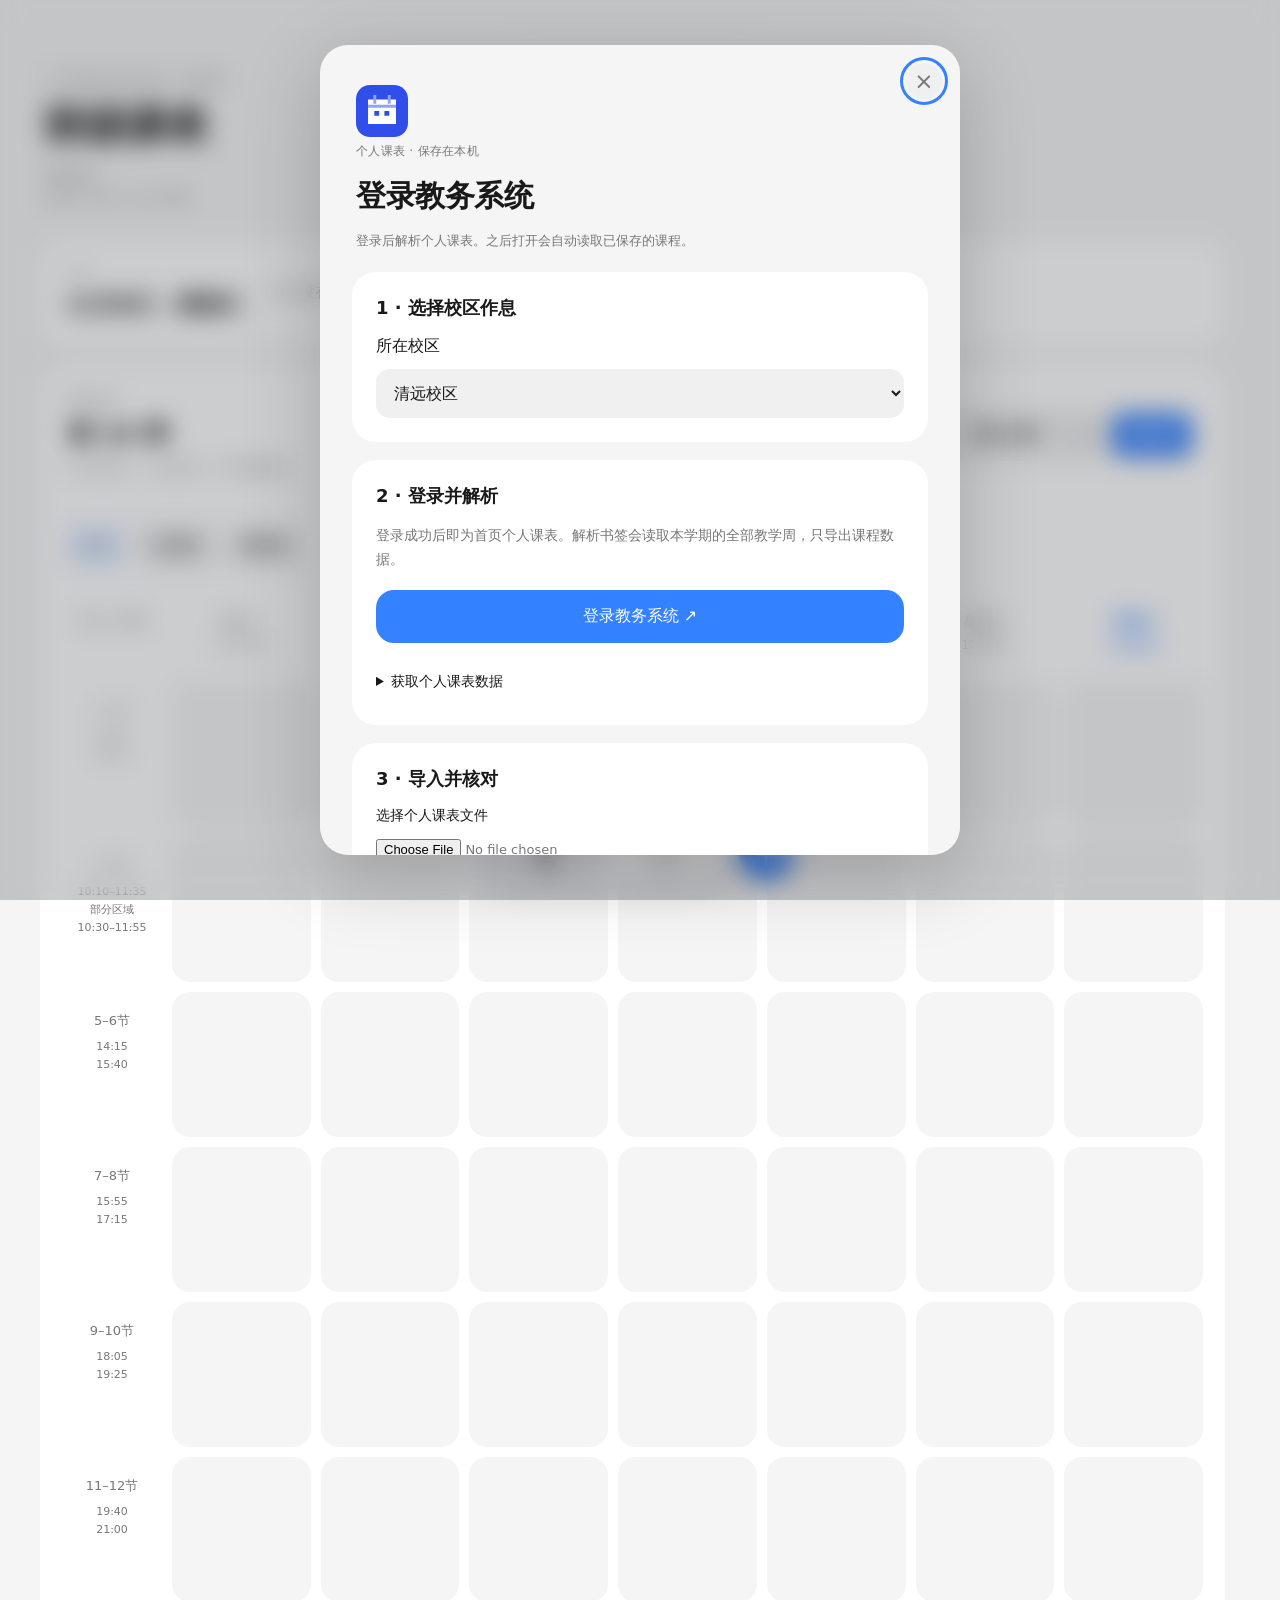
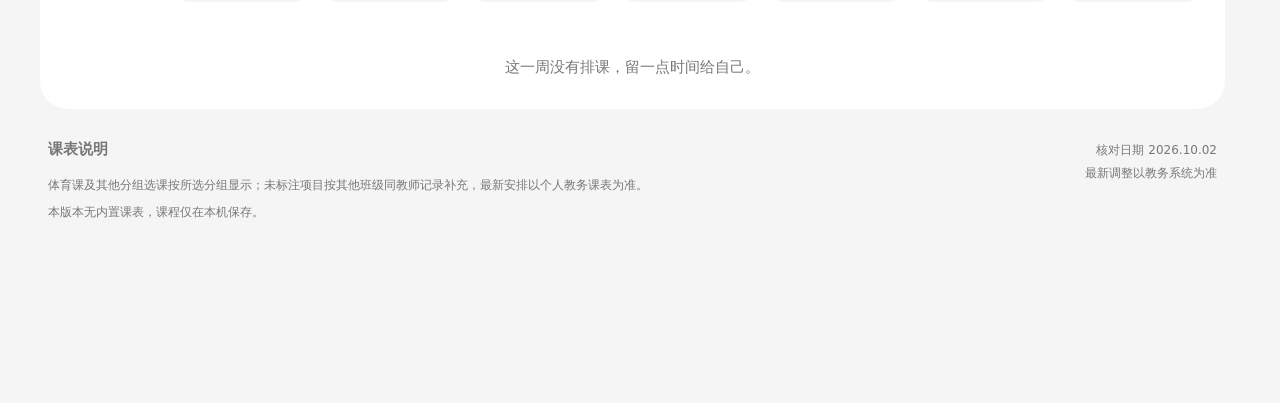
==== index.html @ 68f4ac9d "Use teaching-system onboarding and unified Miuix import UI (3.2.2)" ====
<!doctype html>
<html lang="zh-CN"><head><meta charset="utf-8"><meta name="viewport" content="width=device-width,initial-scale=1,viewport-fit=cover"><title>班级课表</title><meta name="description" content="广东交通职业技术学院547个班级，2026—2027第一学期课表。"><link rel="icon" href="icon.svg"><link rel="stylesheet" href="style.css?v=3.1.17"><script src="school-data.js" defer></script><script src="jw-parser.js?v=3.2.2"></script><script src="jw-preload.js?v=3.2.2"></script><script src="app.js?v=3.1.17" defer></script><link rel="stylesheet" href="sync.css?v=3.1.17"><script src="sync.js?v=3.1.17" defer></script><link rel="stylesheet" href="jw-ui.css?v=3.2.2"></head>
<body><div id="topEdge" aria-hidden="true"></div><div id="topTitle" aria-hidden="true">班级课表</div><div id="pages"><main id="timetablePage" data-page="0"><header><div class="brand"><span class="logo" aria-hidden="true">▦</span><div><p class="eyebrow" id="campusTitle">广东交通职业技术学院 · 清远校区</p><h1>班级课表</h1><p class="sub"><span id="classTitle">我的课表</span> <span>2026—2027 · 第一学期</span></p></div></div><span class="term">秋季学期 / 2026</span></header>
<section class="today" aria-labelledby="todayTitle"><div><p class="eyebrow">今天</p><h2 id="todayTitle"></h2></div><div id="todayCourses" class="today-courses"></div></section>
<section class="schedule" aria-labelledby="weekTitle"><div class="toolbar"><div><p class="eyebrow">教学安排</p><h2 id="weekTitle"></h2><p id="range" class="muted"></p></div><div class="controls"><button id="prev" aria-label="上一周">‹</button><label class="sr-only" for="week">选择教学周</label><button id="weekTrigger" aria-haspopup="dialog" aria-controls="weekPicker" aria-label="选择教学周">第 5 周 ▾</button><select id="week" hidden></select><button id="next" aria-label="下一周">›</button><button id="current" class="current">返回本周</button></div></div><div class="view-controls" role="group" aria-label="课表视图"><button data-view="auto" aria-pressed="true">自动</button><button data-view="day" aria-pressed="false">日课表</button><button data-view="week" aria-pressed="false">周课表</button></div><p id="trainingNotice" class="notice" hidden>本周安排军训（含入学教育），具体时间以学校通知为准。</p><p id="semesterNotice" class="notice" hidden></p><nav id="days" class="days" aria-label="选择星期"></nav><div id="courseContent"><div class="grid-scroll"><div id="grid" class="grid"></div></div><div id="daily" class="daily"></div><p id="empty" class="empty" hidden>这一周没有排课，留一点时间给自己。</p></div></section>
<footer><div id="scheduleNotes"><h3>课表说明</h3><p>请导入备份或自行添加课程。</p></div><p class="source">核对日期 2026.10.02<br>最新调整以教务系统为准</p></footer></main><main id="aboutPage" data-page="1" hidden inert><header><h1>关于</h1><button id="settingsOpen" class="icon-button" aria-label="打开设置"><svg viewBox="0 0 24 24"><path d="M12 2 21 7v10l-9 5-9-5V7z"/><circle cx="12" cy="12" r="4"/></svg></button></header><section class="about-hero"><img src="icon.svg" alt="班级课表应用图标" width="108" height="108"><h2>班级课表</h2><p>每一周，都有清晰的安排</p><p class="muted">网页版 3.1.17 · Miuix 风格</p></section><h3 class="section-label">项目</h3><section class="panel project-panel"><h2>广交班级课表</h2><p>不包含内置课表</p><p class="muted">2026—2027 · 第一学期</p><a class="link-row" href="https://github.com/baihuanxi552-design/GDCP-Class-Timetable" target="_blank" rel="noopener">GitHub 项目 <span>↗</span></a><hr><a class="link-row" href="https://baihuanxi552-design.github.io/GDCP-Class-Timetable/" target="_blank" rel="noopener">网页版课表 <span>↗</span></a></section><h3 class="section-label">下载</h3><section class="panel"><a class="link-row" href="https://github.com/baihuanxi552-design/GDCP-Class-Timetable/releases/download/android-v3.2.2/Class-Timetable-3.2.2-empty-release.apk">下载安卓版 3.2.2 <span>⇩</span></a><p class="muted">无内置课表；Release 性能优化版，使用测试签名。安装前请先备份旧应用中的数据。</p></section><h3 class="section-label">适配与数据</h3><section class="panel"><p>手机默认日课表，电脑默认周课表；可手动切换。</p><p>课程与个人设置保存在本机浏览器，不自动连接教务系统。</p><p class="muted">核对日期 2026.10.02 · 最新调整以教务系统为准</p></section></main></div><nav id="dock" aria-label="页面导航"><div id="dockTabs" role="tablist" aria-label="课表和关于"><div id="capsule" aria-hidden="true"></div><button id="tab0" role="tab" aria-selected="true" aria-controls="timetablePage"><svg viewBox="0 0 24 24"><rect x="3" y="3" width="18" height="18" rx="3"/><path d="M10 3v18M6 7h1M6 11h1M6 15h1"/></svg><span>课表</span></button><button id="tab1" role="tab" aria-selected="false" aria-controls="aboutPage"><svg viewBox="0 0 24 24"><circle cx="12" cy="12" r="9"/><path d="M12 11v6M12 7v1"/></svg><span>关于</span></button></div><button id="addOpen" aria-label="添加课程">＋</button></nav><p id="toast" role="status" hidden></p>
<dialog id="detail" aria-labelledby="detailName"><button id="close" class="close" aria-label="关闭课程详情">×</button><p class="eyebrow">课程详情</p><h2 id="detailName"></h2><dl id="detailBody"></dl><p id="sportsNote" class="notice" hidden>分组选课以个人课表为准。</p></dialog><dialog id="weekPicker" aria-labelledby="weekPickerTitle"><button id="weekClose" class="close" aria-label="关闭教学周选择">×</button><h2 id="weekPickerTitle">选择教学周</h2><p class="muted">2026—2027 · 第一学期</p><div id="weekOptions" class="week-options"></div></dialog><dialog id="classPicker" aria-labelledby="classPickerTitle"><button id="classClose" class="close" aria-label="关闭课表设置">×</button><h2 id="classPickerTitle" tabindex="-1">设置你的课表</h2><p id="setupIntro" class="muted">只需设置一次，之后打开会自动读取。你可以随时更改。</p><section class="setup-step"><h3>1 · 选择班级</h3><label for="classSearch" class="muted">搜索年级、专业或班级名称</label><input id="classSearch" type="search" placeholder="搜索已导入的班级" autocomplete="off"><p id="classCount" class="muted" aria-live="polite"></p><div id="classOptions" class="class-options" role="radiogroup" aria-label="班级选项"></div><p id="draftClassText" class="draft-summary" aria-live="polite">请选择班级</p></section><fieldset class="setup-step campus-options"><legend>2 · 选择所在校区</legend><div class="campus-grid"><label><input type="radio" name="setupCampus" value="0"><span>清远校区</span></label><label><input type="radio" name="setupCampus" value="1"><span>天河校区</span></label><label><input type="radio" name="setupCampus" value="2"><span>花都校区</span></label><label><input type="radio" name="setupCampus" value="3"><span>国际校区</span></label></div></fieldset><section id="groupOptions" class="setup-step"></section><p class="muted">作息按校区和教学区域计算，分组选课以个人教务课表为准。</p><p id="storageNotice" class="notice" hidden></p><div class="setup-actions"><button id="setupConfirm" disabled>保存并查看课表</button><button id="setupCancel" hidden>取消</button></div></dialog><dialog id="settingsPage" class="route-dialog" aria-labelledby="settingsTitle"><div class="route-heading"><button class="icon-button route-back" aria-label="返回关于">←</button><h2 id="settingsTitle">设置</h2></div><section class="class-settings selection-summary" aria-label="当前课表"><div class="summary-header"><p class="eyebrow">当前课表</p><button id="classTrigger" class="change-link" aria-haspopup="dialog" aria-controls="classPicker" aria-label="更改班级和校区">更改</button></div><dl class="selection-values"><dt>班级</dt><dd id="selectedClassText"></dd><dt>校区</dt><dd id="selectedCampusText"></dd></dl></section><h3 class="section-label">教务系统</h3><section class="panel backup-panel"><button id="jwOpen" class="action-row">登录教务系统／导入个人课表<span>›</span></button><button id="jwUseClass" class="action-row">使用班级课表<span>›</span></button><p id="jwStatus" class="muted"></p></section><h3 class="section-label">备份</h3><section class="panel backup-panel"><button id="exportBackup" class="action-row"><span>⇩</span>保存到本地<span>›</span></button><hr><button id="importBackup" class="action-row"><span>↶</span>从本地导入<span>›</span></button><input id="backupFile" type="file" accept=".json,application/json" hidden></section><p class="muted">与安卓端共用备份格式。导入将替换当前班级、分组选课和自建课程；导入前请先备份。</p><h3 class="section-label">自建课程</h3><section id="customList" class="panel"></section></dialog>
<dialog id="addPage" class="route-dialog" aria-labelledby="addTitle"><div class="route-heading"><button class="icon-button route-back" aria-label="返回原页面">←</button><h2 id="addTitle">添加课程</h2></div><p class="muted">仅保存在本机，加入当前班级的课表。</p><form id="courseForm"><label>课程名称<input name="name" required maxlength="500" placeholder="例如：专业选修课"></label><div class="form-two"><label>教师<input name="teacher" maxlength="500" placeholder="选填"></label><label>教室<input name="room" maxlength="500" placeholder="选填"></label></div><div class="form-three"><label>星期<select name="day"></select></label><label>开始节次<select name="first"></select></label><label>结束节次<select name="last"></select></label></div><label>教学周<input name="weeks" required value="5-18" placeholder="例如：5-18 或 5,7,9-12"></label><p class="muted">同一时段已有课程时仍会保留，请核对是否冲突。</p><p id="courseError" class="form-error" role="alert"></p><button class="primary" type="submit">保存课程</button></form></dialog><script src="jw-web.js?v=3.2.2"></script></body></html>
---- style.css ----
*{box-sizing:border-box}:root{color-scheme:light dark;--ink:#191919;--muted:#777;--blue:#3482ff;--page:#f5f5f5;--surface:#fff;--soft:#f0f0f0;--line:#eaeaea;--hint:#eaf2ff;--hint-ink:#34609c}body{margin:0;background:var(--page);color:var(--ink);font:16px system-ui,-apple-system,"MiSans","Microsoft YaHei",sans-serif;-webkit-tap-highlight-color:transparent}button,select{font:inherit;cursor:pointer;touch-action:manipulation}button{transition:transform .16s,background .16s}button:active{transform:scale(.97)}button:focus-visible,select:focus-visible{outline:3px solid var(--blue);outline-offset:3px}[hidden]{display:none!important}main{max-width:1500px;margin:auto;padding:48px 40px max(24px,env(safe-area-inset-bottom))}header{display:flex;justify-content:space-between;align-items:center;margin:0 4px 28px}.brand{display:flex;gap:18px;align-items:center}.logo{display:grid;place-items:center;width:56px;height:56px;background:var(--blue);color:white;border-radius:20px;font-size:36px;flex-shrink:0}.eyebrow{font-size:12px;color:var(--muted);font-weight:500;letter-spacing:.3px;margin:0 0 8px}h1{font-size:40px;letter-spacing:-1.4px;margin:0 0 8px;font-weight:750}h2{margin:0;font-size:25px;letter-spacing:-.5px}h3{font-size:15px;margin:0 0 10px}.sub{font-size:13px;margin:0;color:var(--muted);line-height:1.8}.sub span{margin-left:12px}.term{border-radius:16px;background:var(--surface);padding:12px 18px;color:var(--muted);font-size:13px}.widget-hint{margin:0 0 18px;padding:14px 18px;border-radius:20px;background:var(--hint);color:var(--hint-ink);font-size:13px;line-height:1.7}.today{background:var(--surface);padding:26px;border-radius:28px;display:flex;gap:30px;align-items:center;margin-bottom:18px}.today h2{font-size:22px;white-space:nowrap}.today-courses{display:flex;gap:10px;flex-wrap:wrap;flex:1}.today-card{border:0;background:var(--bg);color:var(--fg);border-radius:18px;text-align:left;padding:16px 18px;font-size:14px;max-width:300px;overflow-wrap:anywhere}.today-card strong{display:block;margin-bottom:8px;line-height:1.6}.today-card span{font-size:12px;line-height:1.6;opacity:.85}.today-empty{color:var(--muted);margin:0;font-size:15px}.schedule{background:var(--surface);border-radius:28px;overflow:hidden}.toolbar{display:flex;justify-content:space-between;gap:20px;align-items:center;padding:28px}.muted{color:var(--muted);font-size:13px;margin:8px 0 0;line-height:1.6}.controls{display:flex;gap:6px;align-items:center;background:var(--soft);border-radius:18px;padding:5px}.controls button,.controls select{height:42px;border:0;background:transparent;border-radius:13px;color:var(--ink);padding:0 14px;min-width:42px}.controls select{font-weight:600}.controls button:first-child,.controls button:nth-child(3){font-size:24px}.controls .current{background:var(--blue);color:white;font-size:13px;font-weight:600}.controls button:disabled{opacity:.3;cursor:default}.grid{display:grid;grid-template-columns:92px repeat(7,minmax(0,1fr));padding:0 16px 18px;gap:7px}.day-head{text-align:center;padding:14px 0 18px;font-size:14px;color:var(--muted)}.day-head small{display:block;font-size:12px;margin-top:6px}.day-head.is-today{color:var(--blue);font-weight:650}.time{padding:16px 4px;text-align:center;display:flex;flex-direction:column;gap:8px;font-size:13px;color:var(--muted);font-variant-numeric:tabular-nums}.time small{font-size:11px;line-height:1.6}.cell{min-height:132px;border-radius:18px;background:var(--page)}.course{background:var(--bg);color:var(--fg);border:0;border-radius:18px;width:100%;height:100%;min-height:132px;padding:16px 12px;text-align:left;display:flex;flex-direction:column;gap:7px;position:relative}.course:before{content:"";width:22px;height:3px;background:var(--accent);border-radius:3px;margin-bottom:2px}.course strong{font-size:14px;line-height:1.6;overflow-wrap:anywhere}.course span{font-size:12px;line-height:1.6;overflow-wrap:anywhere;opacity:.85}.course .teacher{margin-top:auto}.course-time{font-variant-numeric:tabular-nums}.empty{padding:32px;text-align:center;color:var(--muted);font-size:15px;margin:0}.notice{background:#fff1d9;color:#79551a;font-size:14px;line-height:1.7;padding:14px 18px;border-radius:18px;margin:0 28px 18px}.days,.daily{display:none}footer{display:flex;justify-content:space-between;gap:20px;padding:26px 8px;color:var(--muted);font-size:12px;line-height:1.9}footer p{margin:4px 0}.source{text-align:right;white-space:nowrap}dialog{width:min(520px,calc(100% - 32px));border:0;border-radius:32px;padding:32px;background:var(--surface);color:var(--ink);box-shadow:0 20px 80px #0003;max-height:85vh;overflow:auto}dialog::backdrop{background:#0006}dialog h2{padding-right:28px;line-height:1.5;overflow-wrap:anywhere}.close{position:absolute;right:18px;top:18px;border:0;background:var(--soft);border-radius:50%;height:36px;width:36px;font-size:23px;color:var(--muted)}dl{display:grid;grid-template-columns:60px 1fr;gap:18px 16px;font-size:15px;line-height:1.7;margin:24px 0 0;padding:20px;border-radius:22px;background:var(--page)}dt{color:var(--muted)}dd{margin:0;overflow-wrap:anywhere}dialog .notice{margin:20px 0 0}.sr-only{position:absolute;width:1px;height:1px;overflow:hidden;clip:rect(0,0,0,0)}@media(min-width:1500px){.cell,.course{min-height:145px}}@media(max-width:1000px){main{padding:30px 20px}.grid{grid-template-columns:70px repeat(7,minmax(0,1fr));gap:5px;padding:0 10px 14px}.course{padding:12px 9px}.today{gap:20px}.term{display:none}}@media(max-width:760px){main{padding:32px 16px 16px}header{margin:0 8px 26px}.brand{display:block}.logo{display:none}h1{font-size:36px;margin:6px 0 10px}.sub span{display:block;margin:0}.today{display:block;padding:22px;border-radius:26px}.today-courses{margin-top:18px}.today-card{max-width:none;width:100%;padding:16px}.toolbar{padding:24px 20px 18px;display:block}.toolbar h2{font-size:26px}.controls{margin-top:18px;gap:2px}.controls button,.controls select{padding:0 10px;font-size:14px}.controls select{flex:1;min-width:0}.controls .current{white-space:nowrap}.grid{display:none}.days{display:grid;grid-template-columns:repeat(7,minmax(0,1fr));gap:3px;padding:0 14px 20px}.days button{border:0;background:transparent;color:var(--muted);border-radius:16px;padding:12px 0;font-size:13px}.days button small{display:block;margin-top:8px;font-size:14px;font-weight:650}.days button.active{background:var(--blue);color:white}.daily{display:block;padding:0 16px 20px}.daily-row{display:grid;grid-template-columns:52px 1fr;gap:10px;margin-bottom:12px}.daily-row .time{padding:18px 0;font-size:12px}.daily .course{min-height:132px;padding:18px;border-radius:22px}.daily .course strong{font-size:16px}.daily .course span{font-size:13px}.notice{margin:0 16px 16px}.daily-empty{color:var(--muted);text-align:center;padding:38px 10px;font-size:15px;line-height:1.8}.empty{display:none}footer{display:block;padding:24px 6px}.source{text-align:left;margin-top:16px}dialog{padding:26px;position:fixed;inset:auto 0 12px;margin:auto;width:calc(100% - 24px);border-radius:30px}dl{grid-template-columns:48px 1fr;gap:16px 12px;padding:18px}dialog h2{font-size:24px}.widget-hint{font-size:12px;padding:14px 16px}}@media(prefers-color-scheme:dark){:root{--ink:#eee;--muted:#aaa;--page:#101010;--surface:#1c1c1e;--soft:#2b2b2e;--line:#343434;--hint:#192638;--hint-ink:#a6c8ff}.course,.today-card{background:var(--dark-bg,#292d33);color:#edf0f5}.notice{background:#382c18;color:#e6c88e}}@media(prefers-reduced-motion:reduce){button{transition:none}button:active{transform:none}}

.week-options{display:grid;grid-template-columns:repeat(4,minmax(0,1fr));gap:10px;margin-top:24px}.week-options button{border:0;border-radius:16px;min-height:48px;background:var(--soft);color:var(--ink);font-weight:600}.week-options button.active{background:var(--blue);color:#fff}.controls #weekTrigger{flex:1;white-space:nowrap;font-size:14px;font-weight:600}.controls button{min-height:44px}.week-options button:focus-visible{outline:3px solid var(--blue);outline-offset:3px}#weekPicker{max-width:440px}#detail{animation:appear .2s ease-out}@keyframes appear{from{opacity:0;transform:translateY(12px)}to{opacity:1;transform:translateY(0)}}@media(prefers-reduced-motion:reduce){#detail{animation:none}}

.controls #prev,.controls #next{font-size:24px}

.class-settings{background:var(--surface,#fff);padding:24px;border-radius:28px;margin-bottom:20px;display:flex;align-items:center;flex-wrap:wrap;gap:18px}.class-settings p:last-child{flex-basis:100%;margin:0}.class-settings label{font-size:13px;display:flex;align-items:center;gap:12px}.class-settings select,#classSearch{font:inherit;border:0;border-radius:16px;background:#f2f3f5;color:inherit;padding:12px 16px}.class-settings button,.view-controls button,.class-options button{font:inherit;border:0;border-radius:16px;padding:12px 16px;background:#f2f3f5;color:inherit;cursor:pointer}.view-controls{display:flex;gap:8px;margin:18px 0}.view-controls [aria-pressed=true],.class-options .active{background:#e7ecff;color:#355de4}#classSearch{width:100%;box-sizing:border-box;margin:12px 0}#classPicker{width:min(560px,calc(100% - 32px))}.class-options{max-height:50vh;overflow-y:auto;display:flex;flex-direction:column;gap:6px}.class-options button{text-align:left;white-space:normal;overflow-wrap:anywhere}main[data-view=week] .grid{display:grid}main[data-view=week] .daily,main[data-view=week] .days{display:none}main[data-view=day] .grid{display:none}main[data-view=day] .daily{display:block}main[data-view=day] .days{display:flex}@media(max-width:760px){main[data-view=week] .grid{min-width:900px}.schedule{overflow-x:auto}.class-settings{padding:18px}#classPicker{max-height:85vh}}@media(prefers-color-scheme:dark){.class-settings{background:#242426}.class-settings button,.class-settings select,#classSearch,.view-controls button,.class-options button{background:#323235;color:#eee}.view-controls [aria-pressed=true],.class-options .active{background:#28375d;color:#9eb8ff}}

.campus-setting{display:flex;align-items:center;gap:12px}.view-controls{padding:0 24px}#classSearch:focus-visible{outline:3px solid var(--blue);outline-offset:3px}

.selection-summary{display:block;padding:22px 26px}.summary-header{display:flex;align-items:center;justify-content:space-between;gap:12px}.summary-header .eyebrow{margin:0}.class-settings .change-link{background:var(--hint);color:var(--blue);padding:8px 14px;font-size:13px;font-weight:600}.selection-values{margin:8px 0 0;display:grid;grid-template-columns:42px 1fr;gap:10px 14px;align-items:baseline}.selection-values dt{font-size:12px;color:var(--muted)}.selection-values dd{margin:0;font-size:15px;line-height:1.6;overflow-wrap:anywhere}.selection-values dd:first-of-type{font-weight:600}#classPicker{max-height:90dvh;overflow-y:auto;padding:28px}#classPickerTitle{outline:none;margin-right:28px}.setup-step{margin:22px 0 0}.setup-step h3,.setup-step legend{font-size:15px;font-weight:650;margin-bottom:8px}.class-options{max-height:220px;gap:6px}.class-option,.campus-grid label{display:flex;align-items:center;gap:12px;padding:12px 14px;border:1px solid var(--line);border-radius:15px;background:var(--surface);font-size:14px;line-height:1.5;cursor:pointer;overflow-wrap:anywhere}.class-option:has(input:checked),.campus-grid label:has(input:checked){background:var(--hint);border-color:var(--blue);font-weight:600;color:var(--hint-ink)}.class-option input,.campus-grid input{accent-color:var(--blue);flex-shrink:0;width:17px;height:17px;margin:0}.draft-summary{font-size:12px;line-height:1.6;color:var(--muted);margin:10px 0 0}.campus-options{border:0;padding:0}.campus-grid{display:grid;grid-template-columns:1fr 1fr;gap:8px}.setup-actions{display:flex;flex-direction:column;gap:8px;margin-top:20px}.setup-actions button{border:0;border-radius:16px;padding:14px;font:inherit;cursor:pointer}#setupConfirm{background:var(--blue);color:#fff;font-weight:650}#setupConfirm:disabled{opacity:.4;cursor:default}#setupCancel{background:var(--soft);color:var(--ink)}@media(max-width:760px){.selection-summary{padding:18px}#classPicker{padding:22px}.selection-values{grid-template-columns:36px 1fr}}@media(prefers-color-scheme:dark){.class-settings .change-link{background:var(--hint);color:#9eb8ff}}
---- sync.css ----
/* Browser counterpart of the Android 3.1.16 appearance. */
.daily-row{display:grid;grid-template-columns:66px 1fr;gap:12px;margin-bottom:12px}
#pages{transition:transform .56s cubic-bezier(.2,0,.2,1);transform-origin:center top;border-radius:28px}
body.route-open #pages{transform:scale(.94)}
dialog:not(.route-dialog)[open]{animation:dialog-enter .36s ease-out}
@keyframes dialog-enter{from{opacity:0;transform:translateY(24px) scale(.96);border-radius:40px}to{opacity:1;transform:translateY(0) scale(1)}}
@media(max-width:899px){.days{grid-template-columns:repeat(7,minmax(0,1fr));gap:3px;padding:0 14px 20px}.days button{border:0;background:transparent;color:var(--muted);border-radius:16px;padding:12px 0;font-size:13px}.days button small{display:block;margin-top:8px;font-size:14px;font-weight:650}.days button.active{background:var(--blue);color:white}}
html{overflow-x:clip;scrollbar-gutter:stable}body{overflow-x:clip}button,input,select{font:inherit}input,select{max-width:100%;color:var(--ink)}a{color:inherit}button{color:var(--ink)}#pages{position:relative;isolation:isolate}main{padding-bottom:150px;min-height:100dvh}main header{position:relative;min-height:132px}main h1{font-size:42px;line-height:1.4}main .brand{display:block}.brand .logo,.term{display:none}.sub span{margin:0;display:block}.schedule{overflow:visible}.grid-scroll{overflow-x:auto;overscroll-behavior-x:contain;border-radius:24px;touch-action:pan-x pan-y}.grid{grid-template-columns:100px repeat(7,minmax(110px,1fr));padding:12px 22px 24px;gap:10px}.time{padding:20px 12px;min-width:0;overflow-wrap:normal}.time small{white-space:pre-line}.course{padding:20px 16px;gap:9px;height:auto;min-height:145px;overflow-wrap:anywhere}.cell .course+.course{margin-top:8px}.cell{min-height:145px}.view-controls,.days{box-shadow:none}.view-controls button{background:var(--soft)}.view-controls button[aria-pressed=true]{background:var(--hint);color:var(--hint-ink)}#courseContent{overflow:hidden;border-radius:24px}.controls{flex-wrap:wrap}.controls #weekTrigger{flex:1}.days{display:none}.daily{display:none}.toolbar{padding:28px}.today-card{max-width:360px}.panel{padding:28px;background:var(--surface);border-radius:28px;line-height:1.8}.panel p{margin:6px 0 16px}.section-label{color:var(--muted);font-weight:500;margin:30px 12px 14px}.about-hero{text-align:center;padding:44px 0 56px}.about-hero img{width:108px;height:108px;border-radius:26px;margin-bottom:28px}.about-hero h2{font-size:38px}.about-hero p{color:var(--muted);margin-top:16px}.project-panel h2{font-size:24px;margin-bottom:22px}.link-row{display:flex;justify-content:space-between;text-decoration:none;background:var(--soft);padding:20px 24px;border-radius:20px;margin-top:28px;font-size:17px}.link-row:hover{background:var(--hint)}hr{border:0;border-top:1px solid var(--line);margin:20px 0}.icon-button{border:0;background:transparent;width:48px;height:48px;display:grid;place-items:center;font-size:26px;border-radius:50%}.icon-button svg{width:28px;height:28px;fill:none;stroke:currentColor;stroke-width:1.8}#settingsOpen{position:absolute;right:0;top:0}#aboutPage{max-width:880px}#aboutPage header{align-items:flex-start}#aboutPage header h1{margin:20px 0 0}
#dock{position:fixed;z-index:30;bottom:max(20px,calc(env(safe-area-inset-bottom) + 12px));left:50%;transform:translateX(-50%);display:flex;align-items:center;gap:12px;transition:translate .48s,opacity .32s}#dockTabs{width:240px;height:56px;display:flex;position:relative;border-radius:100px;background:rgb(255 255 255 / .32);backdrop-filter:blur(22px);-webkit-backdrop-filter:blur(22px);border:1px solid rgb(255 255 255 / .8);box-shadow:0 12px 30px rgb(114 121 133 / .14),0 3px 10px rgb(114 121 133 / .10);touch-action:pan-y;user-select:none}#dockTabs button{position:relative;z-index:1;width:50%;display:flex;flex-direction:column;align-items:center;justify-content:center;gap:3px;border:0;background:transparent;font-size:11px;color:var(--muted);padding:4px;transition:color .32s}#dockTabs button[aria-selected=true]{color:var(--ink)}#dockTabs svg{width:25px;height:25px;fill:none;stroke:currentColor;stroke-width:1.8}#capsule{position:absolute;left:4px;top:4px;width:calc(50% - 4px);height:46px;background:rgb(210 213 219 / .38);border-radius:100px;box-shadow:0 2px 6px rgb(184 187 194 / .16);transform:translateX(var(--capsule-x,0px)) scale(var(--capsule-scale,1));transition:transform .4s cubic-bezier(.2,.8,.2,1)}#dockTabs.dragging #capsule{transition:transform .12s}#addOpen{border:1px solid rgb(255 255 255 / .32);background:var(--blue);color:white;border-radius:50%;width:56px;height:56px;font-size:40px;line-height:1;box-shadow:0 5px 16px rgb(114 121 133 / .16)}body.route-open #dock{translate:0 150px;opacity:0;pointer-events:none}#toast{position:fixed;z-index:100;bottom:110px;left:50%;transform:translateX(-50%);max-width:calc(100% - 32px);padding:14px 22px;border-radius:18px;background:var(--ink);color:var(--surface);font-size:14px;box-shadow:0 8px 30px #0002}
/* Eight bands are generated from the progressive-blur reference. No parent filter/mask. */
#topEdge{position:fixed;inset:0 0 auto;z-index:20;height:calc(env(safe-area-inset-top) + 88px);pointer-events:none;visibility:hidden;--scroll-blur:0;mask:none;-webkit-mask:none}
#topEdge .blur-band{position:absolute;inset:0;pointer-events:none;opacity:var(--scroll-blur)}
#topEdge::after{opacity:var(--scroll-blur);content:"";position:absolute;inset:0;background:linear-gradient(rgb(245 245 245 / .08),transparent)}
.page-title{transform-origin:left center;will-change:filter,transform}.route-dialog{width:min(720px,100%);height:100dvh;max-height:100dvh;inset:0 0 0 auto;margin:0;border-radius:28px 0 0 28px;padding:calc(env(safe-area-inset-top) + 28px) 32px calc(env(safe-area-inset-bottom) + 40px);box-shadow:-24px 0 70px rgb(30 35 44 / .28);background:var(--page)}.route-dialog::backdrop{background:rgb(35 40 50 / .18);backdrop-filter:blur(14px);-webkit-backdrop-filter:blur(14px)}.route-heading{display:flex;gap:14px;align-items:center;margin-bottom:28px}.route-heading h2{padding:0;font-size:30px}.action-row{border:0;background:transparent;display:flex;align-items:center;gap:18px;text-align:left;width:100%;padding:18px 0;font-size:18px}.action-row span:last-child{margin-left:auto;color:var(--muted)}.action-row span:first-child{font-size:26px}.backup-panel{padding:12px 28px}.backup-panel hr{margin:0}.selection-summary{margin:0}.selection-values{background:transparent;padding:0;gap:16px}.selection-values dd{font-size:17px}#courseForm{margin-top:26px}#courseForm label{display:flex;flex-direction:column;gap:10px;font-size:14px;margin-bottom:22px}#courseForm input,#courseForm select,#classSearch{background:var(--surface);border:1px solid var(--line);border-radius:16px;padding:15px;min-height:48px;width:100%}.form-two,.form-three{display:grid;gap:16px}.form-two{grid-template-columns:1fr 1fr}.form-three{grid-template-columns:repeat(3,1fr)}.primary{background:var(--blue);color:white;border:0;border-radius:18px;padding:16px 24px;min-height:48px;width:100%}.form-error{color:#c65353;font-size:14px}.custom-row{display:flex;gap:18px;align-items:center;padding:16px 0}.custom-row p{margin:4px 0;overflow-wrap:anywhere}.custom-row>div{flex:1}.custom-row button,#deleteCourse{border:0;background:var(--soft);border-radius:14px;min-height:44px;padding:10px 16px;color:#bc4b4b}.group-choice{margin:18px 0;border:0;padding:0}.group-choice legend{font-weight:650;margin-bottom:10px}.group-choice label{display:flex;gap:12px;align-items:center;padding:12px;background:var(--soft);border-radius:14px;margin:8px 0;line-height:1.6;font-size:14px}.group-choice input{accent-color:var(--blue)}.group-choice label:has(input:checked){background:var(--hint);color:var(--hint-ink)}
@media(min-width:900px){main{padding-top:72px}#aboutPage .about-hero{padding-top:12px}main[data-view=day] .days{display:grid;grid-template-columns:repeat(7,1fr)}main[data-view=day] .daily{display:grid;grid-template-columns:repeat(2,minmax(0,1fr));gap:16px;padding:24px}.daily-row{display:grid;grid-template-columns:70px 1fr;gap:12px}.days button{border:0;background:var(--soft);padding:14px;border-radius:16px}.days button small{display:block}.days button.active{background:var(--blue);color:white}}
@media(max-width:899px){main{padding:calc(env(safe-area-inset-top) + 54px) max(16px,env(safe-area-inset-left)) 140px}header{margin:0 8px 28px}main h1{font-size:36px}main .sub{font-size:13px}.today{display:block;padding:24px}.today h2{white-space:normal}.today-courses{margin-top:18px}.today-card{max-width:none;width:100%}.toolbar{display:block;padding:24px}.controls{margin-top:20px;flex-wrap:nowrap}.controls button{padding:0 9px;min-width:38px}.controls .current{font-size:12px}.grid{display:none;min-width:1100px;grid-template-columns:96px repeat(7,minmax(130px,1fr));padding:12px 18px 24px}.schedule{overflow:hidden}.days{display:grid}.daily{display:block}.daily-row{grid-template-columns:66px 1fr}.daily-row .time{padding:18px 8px}.course{padding:20px 16px}.daily .course{padding:22px}.view-controls{padding:0 20px}.view-controls button{font-size:14px;padding:12px 14px}main[data-view=week] .grid{min-width:1100px}main[data-view=week] .days{display:none}main[data-view=day] .days{display:grid}.route-dialog{width:100%;border-radius:28px 28px 0 0;padding:calc(env(safe-area-inset-top) + 24px) 22px calc(env(safe-area-inset-bottom) + 32px)}#aboutPage header h1{margin:20px 0 0}.about-hero{padding:34px 0 44px}.about-hero h2{font-size:32px}.panel{padding:24px}.project-panel{padding:28px}.form-two{grid-template-columns:1fr}.form-three{gap:8px}.form-three select{padding:12px 8px}dialog{inset:0;margin:auto;height:fit-content;max-height:90dvh}#classPicker{padding:24px;max-height:90dvh}footer{display:block}.source{text-align:left}.link-row{padding:20px;font-size:16px}}
@media(max-width:360px){#dockTabs{width:210px}#dock{gap:8px}.controls{gap:0}.controls button{padding:0 6px}.panel{padding:20px}.form-three{grid-template-columns:1fr}.campus-grid{grid-template-columns:1fr}}
@media(prefers-color-scheme:dark){#dockTabs{background:rgb(30 30 33 / .42);border-color:rgb(255 255 255 / .2)}#capsule{background:rgb(99 102 110 / .34)}}
@supports not ((backdrop-filter:blur(1px)) or (-webkit-backdrop-filter:blur(1px))){#dockTabs{background:var(--surface)}}
@media(prefers-reduced-motion:reduce){*,*::before,*::after{animation:none!important;transition:none!important;scroll-behavior:auto!important}.page-title{filter:none!important;transform:none!important}#topTitle{filter:none!important}}


/* Floating text sits above progressive blur; no header surface or uniform filter. */
#topTitle{position:fixed;z-index:22;top:calc(env(safe-area-inset-top) + 20px);left:0;right:0;pointer-events:none;text-align:center;color:var(--ink);font-size:20px;font-weight:650;line-height:28px;opacity:0;filter:blur(8px);transform:scale(.92);transition:opacity .36s cubic-bezier(0,0,.2,1),filter .36s,transform .36s}
main{padding-top:calc(env(safe-area-inset-top) + 72px)}
@media(max-width:899px){main{padding-top:calc(env(safe-area-inset-top) + 54px)}}
@media(prefers-color-scheme:dark){#topEdge::after{background:linear-gradient(rgb(16 16 16 / .08),transparent)}}
@supports not ((backdrop-filter:blur(1px)) or (-webkit-backdrop-filter:blur(1px))){#topEdge{display:none}}
/* Stretch each colored card to the complete row height, including tall adjacent cells. */
.grid .cell{display:flex;flex-direction:column;gap:8px}
.grid .cell>.course{flex:1 0 auto;width:100%;height:auto}
.grid .cell>.course+.course{margin-top:0}
---- jw-ui.css ----
.jw-dialog{width:min(640px,calc(100% - 32px));max-height:90dvh;padding:32px;background:var(--page);border-radius:28px;overflow:auto;color:var(--ink)}.jw-heading{padding:8px 4px 20px}.jw-heading h2{font-size:30px;margin:12px 0}.jw-heading img{border-radius:14px}.jw-heading p{line-height:1.7}.jw-step{padding:24px;margin-bottom:18px;background:var(--surface);border-radius:24px}.jw-step h3{margin:0 0 16px;font-size:18px}.jw-step p{line-height:1.7;font-size:14px}.jw-step select{display:block;width:100%;margin-top:12px;border:0;border-radius:14px;background:var(--soft);color:var(--ink);padding:14px;font:inherit}.jw-login{display:block;text-align:center;text-decoration:none;margin-top:18px}.jw-help{margin-top:20px}.jw-help summary{cursor:pointer;padding:10px 0;font-size:14px}.jw-help a{display:block;margin:12px 0;overflow-wrap:anywhere}.jw-help button,.jw-later{background:var(--soft);border:0;border-radius:16px;padding:14px 18px;font:inherit;color:var(--ink);min-height:48px}.jw-file{display:block;font-size:14px}.jw-file input{display:block;width:100%;margin-top:14px;font:inherit;font-size:13px;color:var(--muted)}.jw-later{width:100%;margin-top:12px;background:transparent}.jw-footnote{font-size:12px;line-height:1.8;margin:18px 4px 0}.jw-dialog button:disabled{opacity:.45;cursor:not-allowed}.jw-dialog::backdrop{background:rgb(25 30 40 / .22);backdrop-filter:blur(12px);-webkit-backdrop-filter:blur(12px)}@media(max-width:600px){.jw-dialog{padding:24px 18px;max-height:94dvh}.jw-step{padding:20px}.jw-heading h2{font-size:28px}}
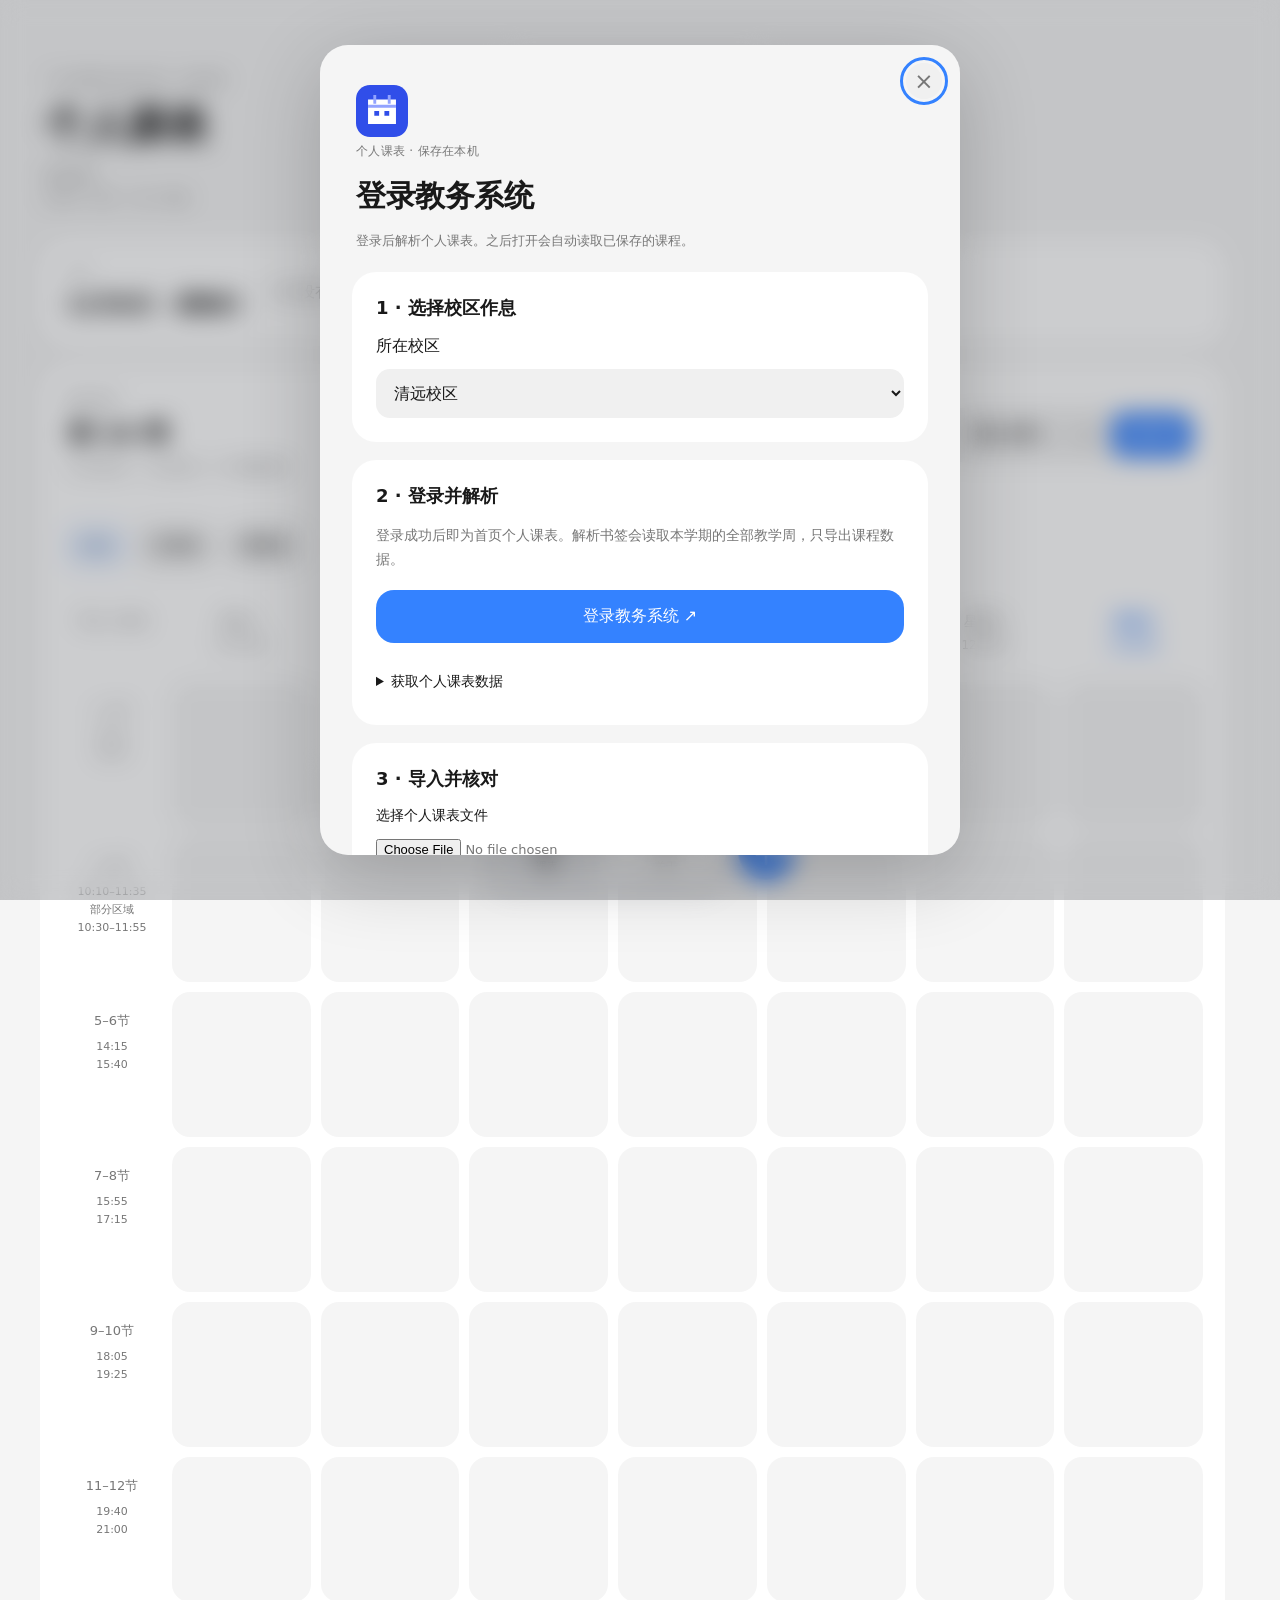
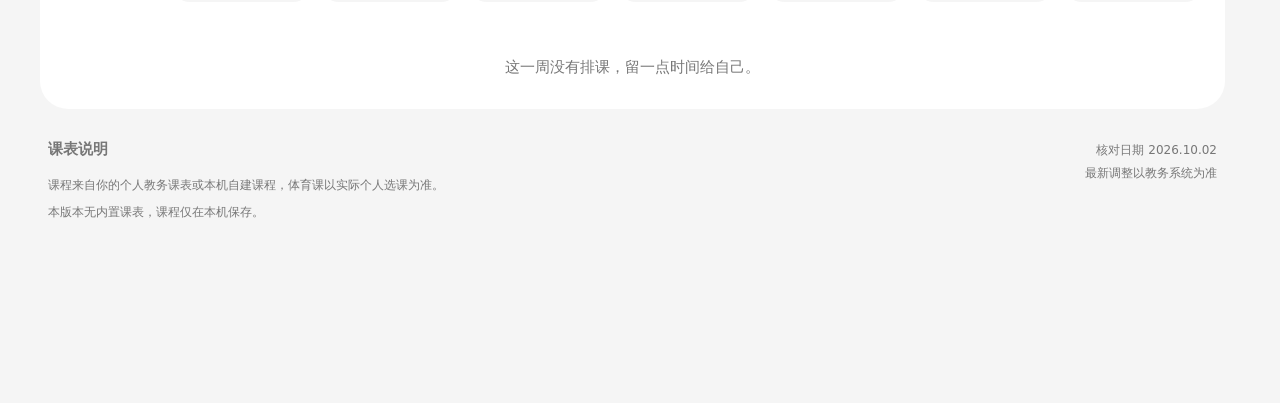
==== commit 45579ac1: "Rename product to personal timetable and space campus choices (3.2.3)" ====
--- a/index.html
+++ b/index.html
@@ -1,8 +1,8 @@
 <!doctype html>
-<html lang="zh-CN"><head><meta charset="utf-8"><meta name="viewport" content="width=device-width,initial-scale=1,viewport-fit=cover"><title>班级课表</title><meta name="description" content="广东交通职业技术学院547个班级，2026—2027第一学期课表。"><link rel="icon" href="icon.svg"><link rel="stylesheet" href="style.css?v=3.1.17"><script src="school-data.js" defer></script><script src="jw-parser.js?v=3.2.2"></script><script src="jw-preload.js?v=3.2.2"></script><script src="app.js?v=3.1.17" defer></script><link rel="stylesheet" href="sync.css?v=3.1.17"><script src="sync.js?v=3.1.17" defer></script><link rel="stylesheet" href="jw-ui.css?v=3.2.2"></head>
-<body><div id="topEdge" aria-hidden="true"></div><div id="topTitle" aria-hidden="true">班级课表</div><div id="pages"><main id="timetablePage" data-page="0"><header><div class="brand"><span class="logo" aria-hidden="true">▦</span><div><p class="eyebrow" id="campusTitle">广东交通职业技术学院 · 清远校区</p><h1>班级课表</h1><p class="sub"><span id="classTitle">我的课表</span> <span>2026—2027 · 第一学期</span></p></div></div><span class="term">秋季学期 / 2026</span></header>
+<html lang="zh-CN"><head><meta charset="utf-8"><meta name="viewport" content="width=device-width,initial-scale=1,viewport-fit=cover"><title>个人课表</title><meta name="description" content="广东交通职业技术学院547个课表，2026—2027第一学期课表。"><link rel="icon" href="icon.svg"><link rel="stylesheet" href="style.css?v=3.1.17"><script src="school-data.js" defer></script><script src="jw-parser.js?v=3.2.3"></script><script src="jw-preload.js?v=3.2.3"></script><script src="app.js?v=3.1.17" defer></script><link rel="stylesheet" href="sync.css?v=3.1.17"><script src="sync.js?v=3.1.17" defer></script><link rel="stylesheet" href="jw-ui.css?v=3.2.3"></head>
+<body><div id="topEdge" aria-hidden="true"></div><div id="topTitle" aria-hidden="true">个人课表</div><div id="pages"><main id="timetablePage" data-page="0"><header><div class="brand"><span class="logo" aria-hidden="true">▦</span><div><p class="eyebrow" id="campusTitle">广东交通职业技术学院 · 清远校区</p><h1>个人课表</h1><p class="sub"><span id="classTitle">我的课表</span> <span>2026—2027 · 第一学期</span></p></div></div><span class="term">秋季学期 / 2026</span></header>
 <section class="today" aria-labelledby="todayTitle"><div><p class="eyebrow">今天</p><h2 id="todayTitle"></h2></div><div id="todayCourses" class="today-courses"></div></section>
 <section class="schedule" aria-labelledby="weekTitle"><div class="toolbar"><div><p class="eyebrow">教学安排</p><h2 id="weekTitle"></h2><p id="range" class="muted"></p></div><div class="controls"><button id="prev" aria-label="上一周">‹</button><label class="sr-only" for="week">选择教学周</label><button id="weekTrigger" aria-haspopup="dialog" aria-controls="weekPicker" aria-label="选择教学周">第 5 周 ▾</button><select id="week" hidden></select><button id="next" aria-label="下一周">›</button><button id="current" class="current">返回本周</button></div></div><div class="view-controls" role="group" aria-label="课表视图"><button data-view="auto" aria-pressed="true">自动</button><button data-view="day" aria-pressed="false">日课表</button><button data-view="week" aria-pressed="false">周课表</button></div><p id="trainingNotice" class="notice" hidden>本周安排军训（含入学教育），具体时间以学校通知为准。</p><p id="semesterNotice" class="notice" hidden></p><nav id="days" class="days" aria-label="选择星期"></nav><div id="courseContent"><div class="grid-scroll"><div id="grid" class="grid"></div></div><div id="daily" class="daily"></div><p id="empty" class="empty" hidden>这一周没有排课，留一点时间给自己。</p></div></section>
-<footer><div id="scheduleNotes"><h3>课表说明</h3><p>请导入备份或自行添加课程。</p></div><p class="source">核对日期 2026.10.02<br>最新调整以教务系统为准</p></footer></main><main id="aboutPage" data-page="1" hidden inert><header><h1>关于</h1><button id="settingsOpen" class="icon-button" aria-label="打开设置"><svg viewBox="0 0 24 24"><path d="M12 2 21 7v10l-9 5-9-5V7z"/><circle cx="12" cy="12" r="4"/></svg></button></header><section class="about-hero"><img src="icon.svg" alt="班级课表应用图标" width="108" height="108"><h2>班级课表</h2><p>每一周，都有清晰的安排</p><p class="muted">网页版 3.1.17 · Miuix 风格</p></section><h3 class="section-label">项目</h3><section class="panel project-panel"><h2>广交班级课表</h2><p>不包含内置课表</p><p class="muted">2026—2027 · 第一学期</p><a class="link-row" href="https://github.com/baihuanxi552-design/GDCP-Class-Timetable" target="_blank" rel="noopener">GitHub 项目 <span>↗</span></a><hr><a class="link-row" href="https://baihuanxi552-design.github.io/GDCP-Class-Timetable/" target="_blank" rel="noopener">网页版课表 <span>↗</span></a></section><h3 class="section-label">下载</h3><section class="panel"><a class="link-row" href="https://github.com/baihuanxi552-design/GDCP-Class-Timetable/releases/download/android-v3.2.2/Class-Timetable-3.2.2-empty-release.apk">下载安卓版 3.2.2 <span>⇩</span></a><p class="muted">无内置课表；Release 性能优化版，使用测试签名。安装前请先备份旧应用中的数据。</p></section><h3 class="section-label">适配与数据</h3><section class="panel"><p>手机默认日课表，电脑默认周课表；可手动切换。</p><p>课程与个人设置保存在本机浏览器，不自动连接教务系统。</p><p class="muted">核对日期 2026.10.02 · 最新调整以教务系统为准</p></section></main></div><nav id="dock" aria-label="页面导航"><div id="dockTabs" role="tablist" aria-label="课表和关于"><div id="capsule" aria-hidden="true"></div><button id="tab0" role="tab" aria-selected="true" aria-controls="timetablePage"><svg viewBox="0 0 24 24"><rect x="3" y="3" width="18" height="18" rx="3"/><path d="M10 3v18M6 7h1M6 11h1M6 15h1"/></svg><span>课表</span></button><button id="tab1" role="tab" aria-selected="false" aria-controls="aboutPage"><svg viewBox="0 0 24 24"><circle cx="12" cy="12" r="9"/><path d="M12 11v6M12 7v1"/></svg><span>关于</span></button></div><button id="addOpen" aria-label="添加课程">＋</button></nav><p id="toast" role="status" hidden></p>
-<dialog id="detail" aria-labelledby="detailName"><button id="close" class="close" aria-label="关闭课程详情">×</button><p class="eyebrow">课程详情</p><h2 id="detailName"></h2><dl id="detailBody"></dl><p id="sportsNote" class="notice" hidden>分组选课以个人课表为准。</p></dialog><dialog id="weekPicker" aria-labelledby="weekPickerTitle"><button id="weekClose" class="close" aria-label="关闭教学周选择">×</button><h2 id="weekPickerTitle">选择教学周</h2><p class="muted">2026—2027 · 第一学期</p><div id="weekOptions" class="week-options"></div></dialog><dialog id="classPicker" aria-labelledby="classPickerTitle"><button id="classClose" class="close" aria-label="关闭课表设置">×</button><h2 id="classPickerTitle" tabindex="-1">设置你的课表</h2><p id="setupIntro" class="muted">只需设置一次，之后打开会自动读取。你可以随时更改。</p><section class="setup-step"><h3>1 · 选择班级</h3><label for="classSearch" class="muted">搜索年级、专业或班级名称</label><input id="classSearch" type="search" placeholder="搜索已导入的班级" autocomplete="off"><p id="classCount" class="muted" aria-live="polite"></p><div id="classOptions" class="class-options" role="radiogroup" aria-label="班级选项"></div><p id="draftClassText" class="draft-summary" aria-live="polite">请选择班级</p></section><fieldset class="setup-step campus-options"><legend>2 · 选择所在校区</legend><div class="campus-grid"><label><input type="radio" name="setupCampus" value="0"><span>清远校区</span></label><label><input type="radio" name="setupCampus" value="1"><span>天河校区</span></label><label><input type="radio" name="setupCampus" value="2"><span>花都校区</span></label><label><input type="radio" name="setupCampus" value="3"><span>国际校区</span></label></div></fieldset><section id="groupOptions" class="setup-step"></section><p class="muted">作息按校区和教学区域计算，分组选课以个人教务课表为准。</p><p id="storageNotice" class="notice" hidden></p><div class="setup-actions"><button id="setupConfirm" disabled>保存并查看课表</button><button id="setupCancel" hidden>取消</button></div></dialog><dialog id="settingsPage" class="route-dialog" aria-labelledby="settingsTitle"><div class="route-heading"><button class="icon-button route-back" aria-label="返回关于">←</button><h2 id="settingsTitle">设置</h2></div><section class="class-settings selection-summary" aria-label="当前课表"><div class="summary-header"><p class="eyebrow">当前课表</p><button id="classTrigger" class="change-link" aria-haspopup="dialog" aria-controls="classPicker" aria-label="更改班级和校区">更改</button></div><dl class="selection-values"><dt>班级</dt><dd id="selectedClassText"></dd><dt>校区</dt><dd id="selectedCampusText"></dd></dl></section><h3 class="section-label">教务系统</h3><section class="panel backup-panel"><button id="jwOpen" class="action-row">登录教务系统／导入个人课表<span>›</span></button><button id="jwUseClass" class="action-row">使用班级课表<span>›</span></button><p id="jwStatus" class="muted"></p></section><h3 class="section-label">备份</h3><section class="panel backup-panel"><button id="exportBackup" class="action-row"><span>⇩</span>保存到本地<span>›</span></button><hr><button id="importBackup" class="action-row"><span>↶</span>从本地导入<span>›</span></button><input id="backupFile" type="file" accept=".json,application/json" hidden></section><p class="muted">与安卓端共用备份格式。导入将替换当前班级、分组选课和自建课程；导入前请先备份。</p><h3 class="section-label">自建课程</h3><section id="customList" class="panel"></section></dialog>
-<dialog id="addPage" class="route-dialog" aria-labelledby="addTitle"><div class="route-heading"><button class="icon-button route-back" aria-label="返回原页面">←</button><h2 id="addTitle">添加课程</h2></div><p class="muted">仅保存在本机，加入当前班级的课表。</p><form id="courseForm"><label>课程名称<input name="name" required maxlength="500" placeholder="例如：专业选修课"></label><div class="form-two"><label>教师<input name="teacher" maxlength="500" placeholder="选填"></label><label>教室<input name="room" maxlength="500" placeholder="选填"></label></div><div class="form-three"><label>星期<select name="day"></select></label><label>开始节次<select name="first"></select></label><label>结束节次<select name="last"></select></label></div><label>教学周<input name="weeks" required value="5-18" placeholder="例如：5-18 或 5,7,9-12"></label><p class="muted">同一时段已有课程时仍会保留，请核对是否冲突。</p><p id="courseError" class="form-error" role="alert"></p><button class="primary" type="submit">保存课程</button></form></dialog><script src="jw-web.js?v=3.2.2"></script></body></html>
+<footer><div id="scheduleNotes"><h3>课表说明</h3><p>请导入备份或自行添加课程。</p></div><p class="source">核对日期 2026.10.02<br>最新调整以教务系统为准</p></footer></main><main id="aboutPage" data-page="1" hidden inert><header><h1>关于</h1><button id="settingsOpen" class="icon-button" aria-label="打开设置"><svg viewBox="0 0 24 24"><path d="M12 2 21 7v10l-9 5-9-5V7z"/><circle cx="12" cy="12" r="4"/></svg></button></header><section class="about-hero"><img src="icon.svg" alt="个人课表应用图标" width="108" height="108"><h2>个人课表</h2><p>每一周，都有清晰的安排</p><p class="muted">网页版 3.2.3 · Miuix 风格</p></section><h3 class="section-label">项目</h3><section class="panel project-panel"><h2>广交个人课表</h2><p>不包含内置课表</p><p class="muted">2026—2027 · 第一学期</p><a class="link-row" href="https://github.com/baihuanxi552-design/GDCP-Class-Timetable" target="_blank" rel="noopener">GitHub 项目 <span>↗</span></a><hr><a class="link-row" href="https://baihuanxi552-design.github.io/GDCP-Class-Timetable/" target="_blank" rel="noopener">网页版课表 <span>↗</span></a></section><h3 class="section-label">下载</h3><section class="panel"><a class="link-row" href="https://github.com/baihuanxi552-design/GDCP-Class-Timetable/releases/download/android-v3.2.3/Class-Timetable-3.2.3.apk">下载安卓版 3.2.3 <span>⇩</span></a><p class="muted">无内置课表；使用正式签名，可覆盖安装 3.2.0 及更新的正式版本。</p></section><h3 class="section-label">适配与数据</h3><section class="panel"><p>手机默认日课表，电脑默认周课表；可手动切换。</p><p>课程与个人设置保存在本机浏览器，不自动连接教务系统。</p><p class="muted">核对日期 2026.10.02 · 最新调整以教务系统为准</p></section></main></div><nav id="dock" aria-label="页面导航"><div id="dockTabs" role="tablist" aria-label="课表和关于"><div id="capsule" aria-hidden="true"></div><button id="tab0" role="tab" aria-selected="true" aria-controls="timetablePage"><svg viewBox="0 0 24 24"><rect x="3" y="3" width="18" height="18" rx="3"/><path d="M10 3v18M6 7h1M6 11h1M6 15h1"/></svg><span>课表</span></button><button id="tab1" role="tab" aria-selected="false" aria-controls="aboutPage"><svg viewBox="0 0 24 24"><circle cx="12" cy="12" r="9"/><path d="M12 11v6M12 7v1"/></svg><span>关于</span></button></div><button id="addOpen" aria-label="添加课程">＋</button></nav><p id="toast" role="status" hidden></p>
+<dialog id="detail" aria-labelledby="detailName"><button id="close" class="close" aria-label="关闭课程详情">×</button><p class="eyebrow">课程详情</p><h2 id="detailName"></h2><dl id="detailBody"></dl><p id="sportsNote" class="notice" hidden>分组选课以个人课表为准。</p></dialog><dialog id="weekPicker" aria-labelledby="weekPickerTitle"><button id="weekClose" class="close" aria-label="关闭教学周选择">×</button><h2 id="weekPickerTitle">选择教学周</h2><p class="muted">2026—2027 · 第一学期</p><div id="weekOptions" class="week-options"></div></dialog><dialog id="classPicker" aria-labelledby="classPickerTitle"><button id="classClose" class="close" aria-label="关闭课表设置">×</button><h2 id="classPickerTitle" tabindex="-1">设置你的课表</h2><p id="setupIntro" class="muted">只需设置一次，之后打开会自动读取。你可以随时更改。</p><section class="setup-step"><h3>1 · 选择课表</h3><label for="classSearch" class="muted">搜索年级、专业或课表名称</label><input id="classSearch" type="search" placeholder="搜索已导入的课表" autocomplete="off"><p id="classCount" class="muted" aria-live="polite"></p><div id="classOptions" class="class-options" role="radiogroup" aria-label="课表选项"></div><p id="draftClassText" class="draft-summary" aria-live="polite">请选择课表</p></section><fieldset class="setup-step campus-options"><legend>2 · 选择所在校区</legend><div class="campus-grid"><label><input type="radio" name="setupCampus" value="0"><span>清远校区</span></label><label><input type="radio" name="setupCampus" value="1"><span>天河校区</span></label><label><input type="radio" name="setupCampus" value="2"><span>花都校区</span></label><label><input type="radio" name="setupCampus" value="3"><span>国际校区</span></label></div></fieldset><section id="groupOptions" class="setup-step"></section><p class="muted">作息按校区和教学区域计算，分组选课以个人教务课表为准。</p><p id="storageNotice" class="notice" hidden></p><div class="setup-actions"><button id="setupConfirm" disabled>保存并查看课表</button><button id="setupCancel" hidden>取消</button></div></dialog><dialog id="settingsPage" class="route-dialog" aria-labelledby="settingsTitle"><div class="route-heading"><button class="icon-button route-back" aria-label="返回关于">←</button><h2 id="settingsTitle">设置</h2></div><section class="class-settings selection-summary" aria-label="当前课表"><div class="summary-header"><p class="eyebrow">当前课表</p><button id="classTrigger" class="change-link" aria-haspopup="dialog" aria-controls="classPicker" aria-label="更改课表和校区">更改</button></div><dl class="selection-values"><dt>课表</dt><dd id="selectedClassText"></dd><dt>校区</dt><dd id="selectedCampusText"></dd></dl></section><h3 class="section-label">教务系统</h3><section class="panel backup-panel"><button id="jwOpen" class="action-row">登录教务系统／导入个人课表<span>›</span></button><button id="jwUseClass" class="action-row">使用个人课表<span>›</span></button><p id="jwStatus" class="muted"></p></section><h3 class="section-label">备份</h3><section class="panel backup-panel"><button id="exportBackup" class="action-row"><span>⇩</span>保存到本地<span>›</span></button><hr><button id="importBackup" class="action-row"><span>↶</span>从本地导入<span>›</span></button><input id="backupFile" type="file" accept=".json,application/json" hidden></section><p class="muted">与安卓端共用备份格式。导入将替换当前课表、分组选课和自建课程；导入前请先备份。</p><h3 class="section-label">自建课程</h3><section id="customList" class="panel"></section></dialog>
+<dialog id="addPage" class="route-dialog" aria-labelledby="addTitle"><div class="route-heading"><button class="icon-button route-back" aria-label="返回原页面">←</button><h2 id="addTitle">添加课程</h2></div><p class="muted">仅保存在本机，加入当前课表的课表。</p><form id="courseForm"><label>课程名称<input name="name" required maxlength="500" placeholder="例如：专业选修课"></label><div class="form-two"><label>教师<input name="teacher" maxlength="500" placeholder="选填"></label><label>教室<input name="room" maxlength="500" placeholder="选填"></label></div><div class="form-three"><label>星期<select name="day"></select></label><label>开始节次<select name="first"></select></label><label>结束节次<select name="last"></select></label></div><label>教学周<input name="weeks" required value="5-18" placeholder="例如：5-18 或 5,7,9-12"></label><p class="muted">同一时段已有课程时仍会保留，请核对是否冲突。</p><p id="courseError" class="form-error" role="alert"></p><button class="primary" type="submit">保存课程</button></form></dialog><script src="jw-web.js?v=3.2.3"></script></body></html>
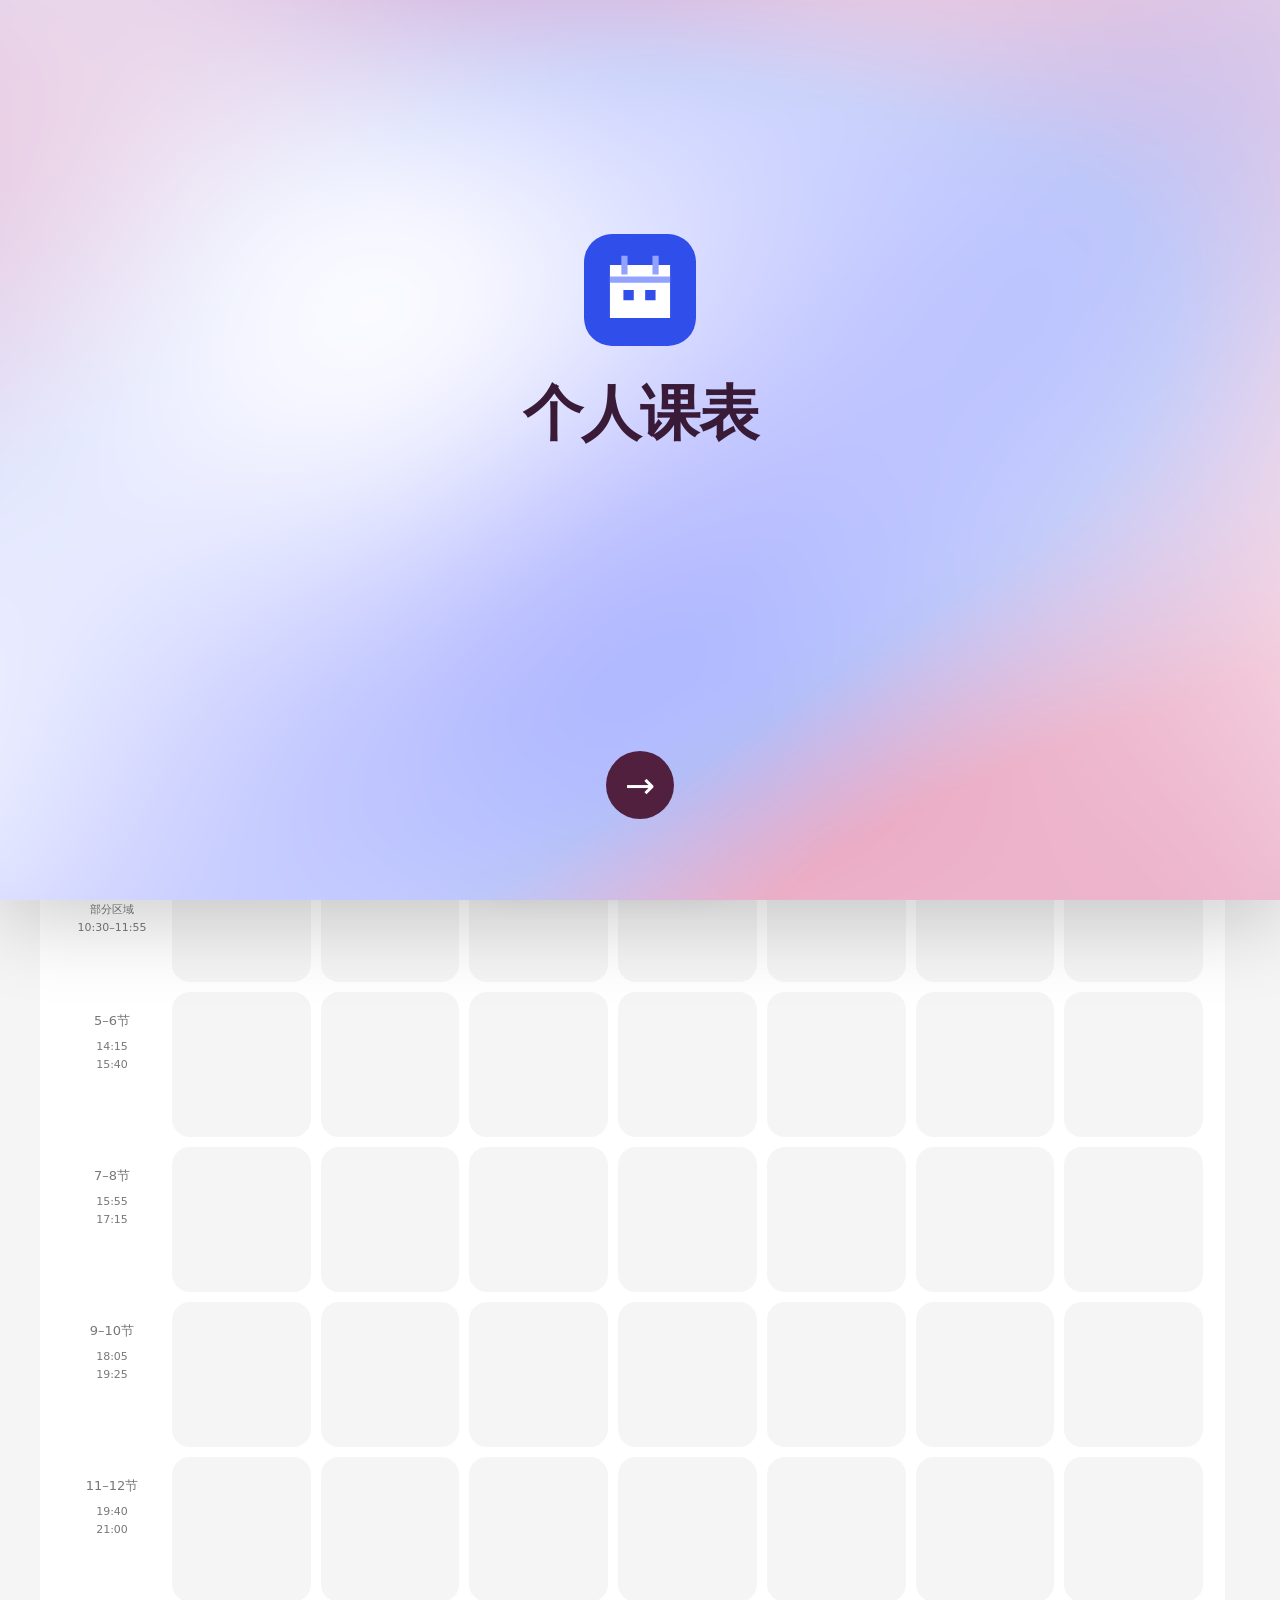
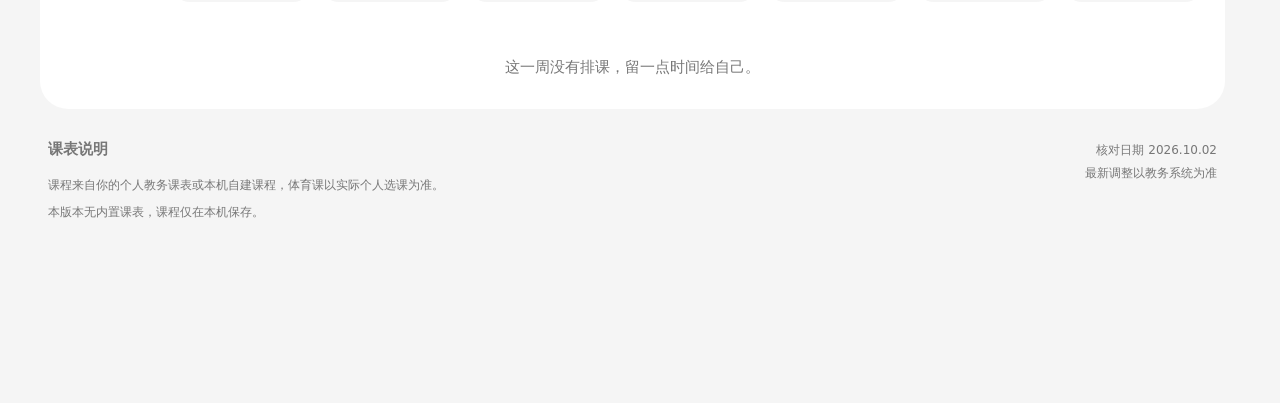
==== commit e82c976b: "feat(web): personal timetable welcome flow and WebGL onboarding" ====
--- a/index.html
+++ b/index.html
@@ -1,8 +1,24 @@
 <!doctype html>
-<html lang="zh-CN"><head><meta charset="utf-8"><meta name="viewport" content="width=device-width,initial-scale=1,viewport-fit=cover"><title>个人课表</title><meta name="description" content="广东交通职业技术学院547个课表，2026—2027第一学期课表。"><link rel="icon" href="icon.svg"><link rel="stylesheet" href="style.css?v=3.1.17"><script src="school-data.js" defer></script><script src="jw-parser.js?v=3.2.3"></script><script src="jw-preload.js?v=3.2.3"></script><script src="app.js?v=3.1.17" defer></script><link rel="stylesheet" href="sync.css?v=3.1.17"><script src="sync.js?v=3.1.17" defer></script><link rel="stylesheet" href="jw-ui.css?v=3.2.3"></head>
+
+
+<html lang="zh-CN"><head><meta charset="utf-8"><meta name="viewport" content="width=device-width,initial-scale=1,viewport-fit=cover"><title>个人课表</title><meta name="description" content="广东交通职业技术学院547个课表，2026—2027第一学期课表。"><link rel="icon" href="icon.svg"><link rel="stylesheet" href="style.css?v=3.1.17"><script src="school-data.js" defer></script><script src="jw-parser.js?v=3.2.3"></script><script src="jw-preload.js?v=3.2.3"></script><script src="app.js?v=3.1.17" defer></script><link rel="stylesheet" href="sync.css?v=3.1.17"><script src="sync.js?v=3.1.17" defer></script><link rel="stylesheet" href="jw-ui.css?v=3.2.3"><link rel="stylesheet" href="web-guide.css?v=3.3.0"></head>
+
+
 <body><div id="topEdge" aria-hidden="true"></div><div id="topTitle" aria-hidden="true">个人课表</div><div id="pages"><main id="timetablePage" data-page="0"><header><div class="brand"><span class="logo" aria-hidden="true">▦</span><div><p class="eyebrow" id="campusTitle">广东交通职业技术学院 · 清远校区</p><h1>个人课表</h1><p class="sub"><span id="classTitle">我的课表</span> <span>2026—2027 · 第一学期</span></p></div></div><span class="term">秋季学期 / 2026</span></header>
+
+
 <section class="today" aria-labelledby="todayTitle"><div><p class="eyebrow">今天</p><h2 id="todayTitle"></h2></div><div id="todayCourses" class="today-courses"></div></section>
+
+
 <section class="schedule" aria-labelledby="weekTitle"><div class="toolbar"><div><p class="eyebrow">教学安排</p><h2 id="weekTitle"></h2><p id="range" class="muted"></p></div><div class="controls"><button id="prev" aria-label="上一周">‹</button><label class="sr-only" for="week">选择教学周</label><button id="weekTrigger" aria-haspopup="dialog" aria-controls="weekPicker" aria-label="选择教学周">第 5 周 ▾</button><select id="week" hidden></select><button id="next" aria-label="下一周">›</button><button id="current" class="current">返回本周</button></div></div><div class="view-controls" role="group" aria-label="课表视图"><button data-view="auto" aria-pressed="true">自动</button><button data-view="day" aria-pressed="false">日课表</button><button data-view="week" aria-pressed="false">周课表</button></div><p id="trainingNotice" class="notice" hidden>本周安排军训（含入学教育），具体时间以学校通知为准。</p><p id="semesterNotice" class="notice" hidden></p><nav id="days" class="days" aria-label="选择星期"></nav><div id="courseContent"><div class="grid-scroll"><div id="grid" class="grid"></div></div><div id="daily" class="daily"></div><p id="empty" class="empty" hidden>这一周没有排课，留一点时间给自己。</p></div></section>
-<footer><div id="scheduleNotes"><h3>课表说明</h3><p>请导入备份或自行添加课程。</p></div><p class="source">核对日期 2026.10.02<br>最新调整以教务系统为准</p></footer></main><main id="aboutPage" data-page="1" hidden inert><header><h1>关于</h1><button id="settingsOpen" class="icon-button" aria-label="打开设置"><svg viewBox="0 0 24 24"><path d="M12 2 21 7v10l-9 5-9-5V7z"/><circle cx="12" cy="12" r="4"/></svg></button></header><section class="about-hero"><img src="icon.svg" alt="个人课表应用图标" width="108" height="108"><h2>个人课表</h2><p>每一周，都有清晰的安排</p><p class="muted">网页版 3.2.3 · Miuix 风格</p></section><h3 class="section-label">项目</h3><section class="panel project-panel"><h2>广交个人课表</h2><p>不包含内置课表</p><p class="muted">2026—2027 · 第一学期</p><a class="link-row" href="https://github.com/baihuanxi552-design/GDCP-Class-Timetable" target="_blank" rel="noopener">GitHub 项目 <span>↗</span></a><hr><a class="link-row" href="https://baihuanxi552-design.github.io/GDCP-Class-Timetable/" target="_blank" rel="noopener">网页版课表 <span>↗</span></a></section><h3 class="section-label">下载</h3><section class="panel"><a class="link-row" href="https://github.com/baihuanxi552-design/GDCP-Class-Timetable/releases/download/android-v3.2.3/Class-Timetable-3.2.3.apk">下载安卓版 3.2.3 <span>⇩</span></a><p class="muted">无内置课表；使用正式签名，可覆盖安装 3.2.0 及更新的正式版本。</p></section><h3 class="section-label">适配与数据</h3><section class="panel"><p>手机默认日课表，电脑默认周课表；可手动切换。</p><p>课程与个人设置保存在本机浏览器，不自动连接教务系统。</p><p class="muted">核对日期 2026.10.02 · 最新调整以教务系统为准</p></section></main></div><nav id="dock" aria-label="页面导航"><div id="dockTabs" role="tablist" aria-label="课表和关于"><div id="capsule" aria-hidden="true"></div><button id="tab0" role="tab" aria-selected="true" aria-controls="timetablePage"><svg viewBox="0 0 24 24"><rect x="3" y="3" width="18" height="18" rx="3"/><path d="M10 3v18M6 7h1M6 11h1M6 15h1"/></svg><span>课表</span></button><button id="tab1" role="tab" aria-selected="false" aria-controls="aboutPage"><svg viewBox="0 0 24 24"><circle cx="12" cy="12" r="9"/><path d="M12 11v6M12 7v1"/></svg><span>关于</span></button></div><button id="addOpen" aria-label="添加课程">＋</button></nav><p id="toast" role="status" hidden></p>
+
+
+<footer><div id="scheduleNotes"><h3>课表说明</h3><p>请导入备份或自行添加课程。</p></div><p class="source">核对日期 2026.10.02<br>最新调整以教务系统为准</p></footer></main><main id="aboutPage" data-page="1" hidden inert><header><h1>关于</h1><button id="settingsOpen" class="icon-button" aria-label="打开设置"><svg viewBox="0 0 24 24"><path d="M12 2 21 7v10l-9 5-9-5V7z"/><circle cx="12" cy="12" r="4"/></svg></button></header><section class="about-hero"><img src="icon.svg" alt="个人课表应用图标" width="108" height="108"><h2>个人课表</h2><p>每一周，都有清晰的安排</p><p class="muted">网页版 3.3.0 · Miuix 风格</p></section><h3 class="section-label">项目</h3><section class="panel project-panel"><h2>广交个人课表</h2><p>不包含内置课表</p><p class="muted">2026—2027 · 第一学期</p><a class="link-row" href="https://github.com/baihuanxi552-design/GDCP-Class-Timetable" target="_blank" rel="noopener">GitHub 项目 <span>↗</span></a><hr><a class="link-row" href="https://baihuanxi552-design.github.io/GDCP-Class-Timetable/" target="_blank" rel="noopener">网页版课表 <span>↗</span></a></section><h3 class="section-label">下载</h3><section class="panel"><a class="link-row" href="https://github.com/baihuanxi552-design/GDCP-Class-Timetable/releases/download/android-v3.2.5/Class-Timetable-3.2.5.apk">下载安卓版 3.2.3 <span>⇩</span></a><p class="muted">无内置课表；使用正式签名，可覆盖安装 3.2.0 及更新的正式版本。</p></section><h3 class="section-label">适配与数据</h3><section class="panel"><p>手机默认日课表，电脑默认周课表；可手动切换。</p><p>课程与个人设置保存在本机浏览器，不自动连接教务系统。</p><p class="muted">核对日期 2026.10.02 · 最新调整以教务系统为准</p></section></main></div><nav id="dock" aria-label="页面导航"><div id="dockTabs" role="tablist" aria-label="课表和关于"><div id="capsule" aria-hidden="true"></div><button id="tab0" role="tab" aria-selected="true" aria-controls="timetablePage"><svg viewBox="0 0 24 24"><rect x="3" y="3" width="18" height="18" rx="3"/><path d="M10 3v18M6 7h1M6 11h1M6 15h1"/></svg><span>课表</span></button><button id="tab1" role="tab" aria-selected="false" aria-controls="aboutPage"><svg viewBox="0 0 24 24"><circle cx="12" cy="12" r="9"/><path d="M12 11v6M12 7v1"/></svg><span>关于</span></button></div><button id="addOpen" aria-label="添加课程">＋</button></nav><p id="toast" role="status" hidden></p>
+
+
 <dialog id="detail" aria-labelledby="detailName"><button id="close" class="close" aria-label="关闭课程详情">×</button><p class="eyebrow">课程详情</p><h2 id="detailName"></h2><dl id="detailBody"></dl><p id="sportsNote" class="notice" hidden>分组选课以个人课表为准。</p></dialog><dialog id="weekPicker" aria-labelledby="weekPickerTitle"><button id="weekClose" class="close" aria-label="关闭教学周选择">×</button><h2 id="weekPickerTitle">选择教学周</h2><p class="muted">2026—2027 · 第一学期</p><div id="weekOptions" class="week-options"></div></dialog><dialog id="classPicker" aria-labelledby="classPickerTitle"><button id="classClose" class="close" aria-label="关闭课表设置">×</button><h2 id="classPickerTitle" tabindex="-1">设置你的课表</h2><p id="setupIntro" class="muted">只需设置一次，之后打开会自动读取。你可以随时更改。</p><section class="setup-step"><h3>1 · 选择课表</h3><label for="classSearch" class="muted">搜索年级、专业或课表名称</label><input id="classSearch" type="search" placeholder="搜索已导入的课表" autocomplete="off"><p id="classCount" class="muted" aria-live="polite"></p><div id="classOptions" class="class-options" role="radiogroup" aria-label="课表选项"></div><p id="draftClassText" class="draft-summary" aria-live="polite">请选择课表</p></section><fieldset class="setup-step campus-options"><legend>2 · 选择所在校区</legend><div class="campus-grid"><label><input type="radio" name="setupCampus" value="0"><span>清远校区</span></label><label><input type="radio" name="setupCampus" value="1"><span>天河校区</span></label><label><input type="radio" name="setupCampus" value="2"><span>花都校区</span></label><label><input type="radio" name="setupCampus" value="3"><span>国际校区</span></label></div></fieldset><section id="groupOptions" class="setup-step"></section><p class="muted">作息按校区和教学区域计算，分组选课以个人教务课表为准。</p><p id="storageNotice" class="notice" hidden></p><div class="setup-actions"><button id="setupConfirm" disabled>保存并查看课表</button><button id="setupCancel" hidden>取消</button></div></dialog><dialog id="settingsPage" class="route-dialog" aria-labelledby="settingsTitle"><div class="route-heading"><button class="icon-button route-back" aria-label="返回关于">←</button><h2 id="settingsTitle">设置</h2></div><section class="class-settings selection-summary" aria-label="当前课表"><div class="summary-header"><p class="eyebrow">当前课表</p><button id="classTrigger" class="change-link" aria-haspopup="dialog" aria-controls="classPicker" aria-label="更改课表和校区">更改</button></div><dl class="selection-values"><dt>课表</dt><dd id="selectedClassText"></dd><dt>校区</dt><dd id="selectedCampusText"></dd></dl></section><h3 class="section-label">教务系统</h3><section class="panel backup-panel"><button id="jwOpen" class="action-row">登录教务系统／导入个人课表<span>›</span></button><button id="jwUseClass" class="action-row">使用个人课表<span>›</span></button><p id="jwStatus" class="muted"></p></section><h3 class="section-label">备份</h3><section class="panel backup-panel"><button id="exportBackup" class="action-row"><span>⇩</span>保存到本地<span>›</span></button><hr><button id="importBackup" class="action-row"><span>↶</span>从本地导入<span>›</span></button><input id="backupFile" type="file" accept=".json,application/json" hidden></section><p class="muted">与安卓端共用备份格式。导入将替换当前课表、分组选课和自建课程；导入前请先备份。</p><h3 class="section-label">自建课程</h3><section id="customList" class="panel"></section></dialog>
-<dialog id="addPage" class="route-dialog" aria-labelledby="addTitle"><div class="route-heading"><button class="icon-button route-back" aria-label="返回原页面">←</button><h2 id="addTitle">添加课程</h2></div><p class="muted">仅保存在本机，加入当前课表的课表。</p><form id="courseForm"><label>课程名称<input name="name" required maxlength="500" placeholder="例如：专业选修课"></label><div class="form-two"><label>教师<input name="teacher" maxlength="500" placeholder="选填"></label><label>教室<input name="room" maxlength="500" placeholder="选填"></label></div><div class="form-three"><label>星期<select name="day"></select></label><label>开始节次<select name="first"></select></label><label>结束节次<select name="last"></select></label></div><label>教学周<input name="weeks" required value="5-18" placeholder="例如：5-18 或 5,7,9-12"></label><p class="muted">同一时段已有课程时仍会保留，请核对是否冲突。</p><p id="courseError" class="form-error" role="alert"></p><button class="primary" type="submit">保存课程</button></form></dialog><script src="jw-web.js?v=3.2.3"></script></body></html>
+
+
+<dialog id="addPage" class="route-dialog" aria-labelledby="addTitle"><div class="route-heading"><button class="icon-button route-back" aria-label="返回原页面">←</button><h2 id="addTitle">添加课程</h2></div><p class="muted">仅保存在本机，加入当前课表的课表。</p><form id="courseForm"><label>课程名称<input name="name" required maxlength="500" placeholder="例如：专业选修课"></label><div class="form-two"><label>教师<input name="teacher" maxlength="500" placeholder="选填"></label><label>教室<input name="room" maxlength="500" placeholder="选填"></label></div><div class="form-three"><label>星期<select name="day"></select></label><label>开始节次<select name="first"></select></label><label>结束节次<select name="last"></select></label></div><label>教学周<input name="weeks" required value="5-18" placeholder="例如：5-18 或 5,7,9-12"></label><p class="muted">同一时段已有课程时仍会保留，请核对是否冲突。</p><p id="courseError" class="form-error" role="alert"></p><button class="primary" type="submit">保存课程</button></form></dialog><script src="jw-web.js?v=3.3.0"></script><script src="guide-flow.js?v=3.3.0"></script><script src="web-guide.js?v=3.3.0"></script></body></html>
+
+
--- a/web-guide.css
+++ b/web-guide.css
@@ -0,0 +1 @@
+#webGuide{position:fixed;inset:0;width:100vw;height:100dvh;max-width:none;max-height:none;margin:0;padding:0;border:0;border-radius:0;background:transparent;overflow:hidden;color:#391b38}#webGuide::backdrop{background:transparent}.guide-panel{position:absolute;inset:0;overflow:auto;background:var(--page,#f6f6f6);transform-origin:center;will-change:transform,opacity;isolation:isolate}.guide-panel[hidden]{display:none}.guide-flow{position:absolute;inset:0;background:linear-gradient(135deg,#f4e9ef,#edacc7 48%,#bacdff);overflow:hidden}.guide-flow canvas{width:100%;height:100%;display:block}.flow-fallback{background-size:180% 180%;animation:guideFlow 16s ease-in-out infinite alternate}.flow-paused{animation-play-state:paused}.guide-brand{position:absolute;inset:26% 20px auto;text-align:center;opacity:0;animation:guideBrand .9s .45s both}.guide-brand img{width:112px;height:112px;border-radius:28px}.guide-brand h1{font-size:clamp(36px,5vw,60px);margin:24px 0;font-weight:750}.guide-brand p{font-size:26px;opacity:.7}.guide-next{position:absolute;bottom:calc(9% + env(safe-area-inset-bottom));left:calc(50% - 34px);width:68px;height:68px;border-radius:50%;border:0;background:#51203f;color:white;font-size:36px}.guide-start{position:absolute;bottom:calc(36px + env(safe-area-inset-bottom));left:50%;transform:translateX(-50%);width:min(540px,calc(100% - 40px));padding:20px;border:0;border-radius:24px;background:#5c497c99;color:#fff;font-size:22px}.guide-notice{position:absolute;top:calc(16px + env(safe-area-inset-top));left:16px;right:16px;font-size:13px;color:#51203f;z-index:5}.guide-import.jw-dialog{position:relative;inset:auto;display:block;width:min(680px,100%);max-height:none;margin:0 auto;border:0;border-radius:0;padding:calc(30px + env(safe-area-inset-top)) 24px calc(30px + env(safe-area-inset-bottom));background:transparent}.guide-import .close{position:absolute;top:20px;right:20px}.jw-campus-buttons{display:grid;grid-template-columns:1fr 1fr;gap:12px;margin-top:12px}.jw-campus-buttons button{border:2px solid transparent;border-radius:16px;padding:16px 8px;background:var(--soft);color:var(--ink);font:inherit;min-height:54px}.jw-campus-buttons button.selected{background:#e8f0ff;border-color:#488cff;color:#246ee9}.jw-step select[hidden]{display:none}.guide-panel h1,.guide-panel h2{outline:none}.guide-complete .guide-brand{opacity:1;animation:none}.guide-complete .guide-flow{position:absolute}.guide-panel:focus{outline:none}@keyframes guideBrand{from{opacity:0;transform:scale(.9)}to{opacity:1;transform:scale(1)}}@keyframes guideFlow{to{background-position:100% 100%}}@media(max-width:600px){.jw-campus-buttons{grid-template-columns:1fr}.guide-import.jw-dialog{padding-inline:20px}.guide-brand{top:30%}.guide-brand img{width:96px;height:96px}}@media(prefers-reduced-motion:reduce){.guide-brand{animation:none;opacity:1}.flow-fallback{animation:none}}
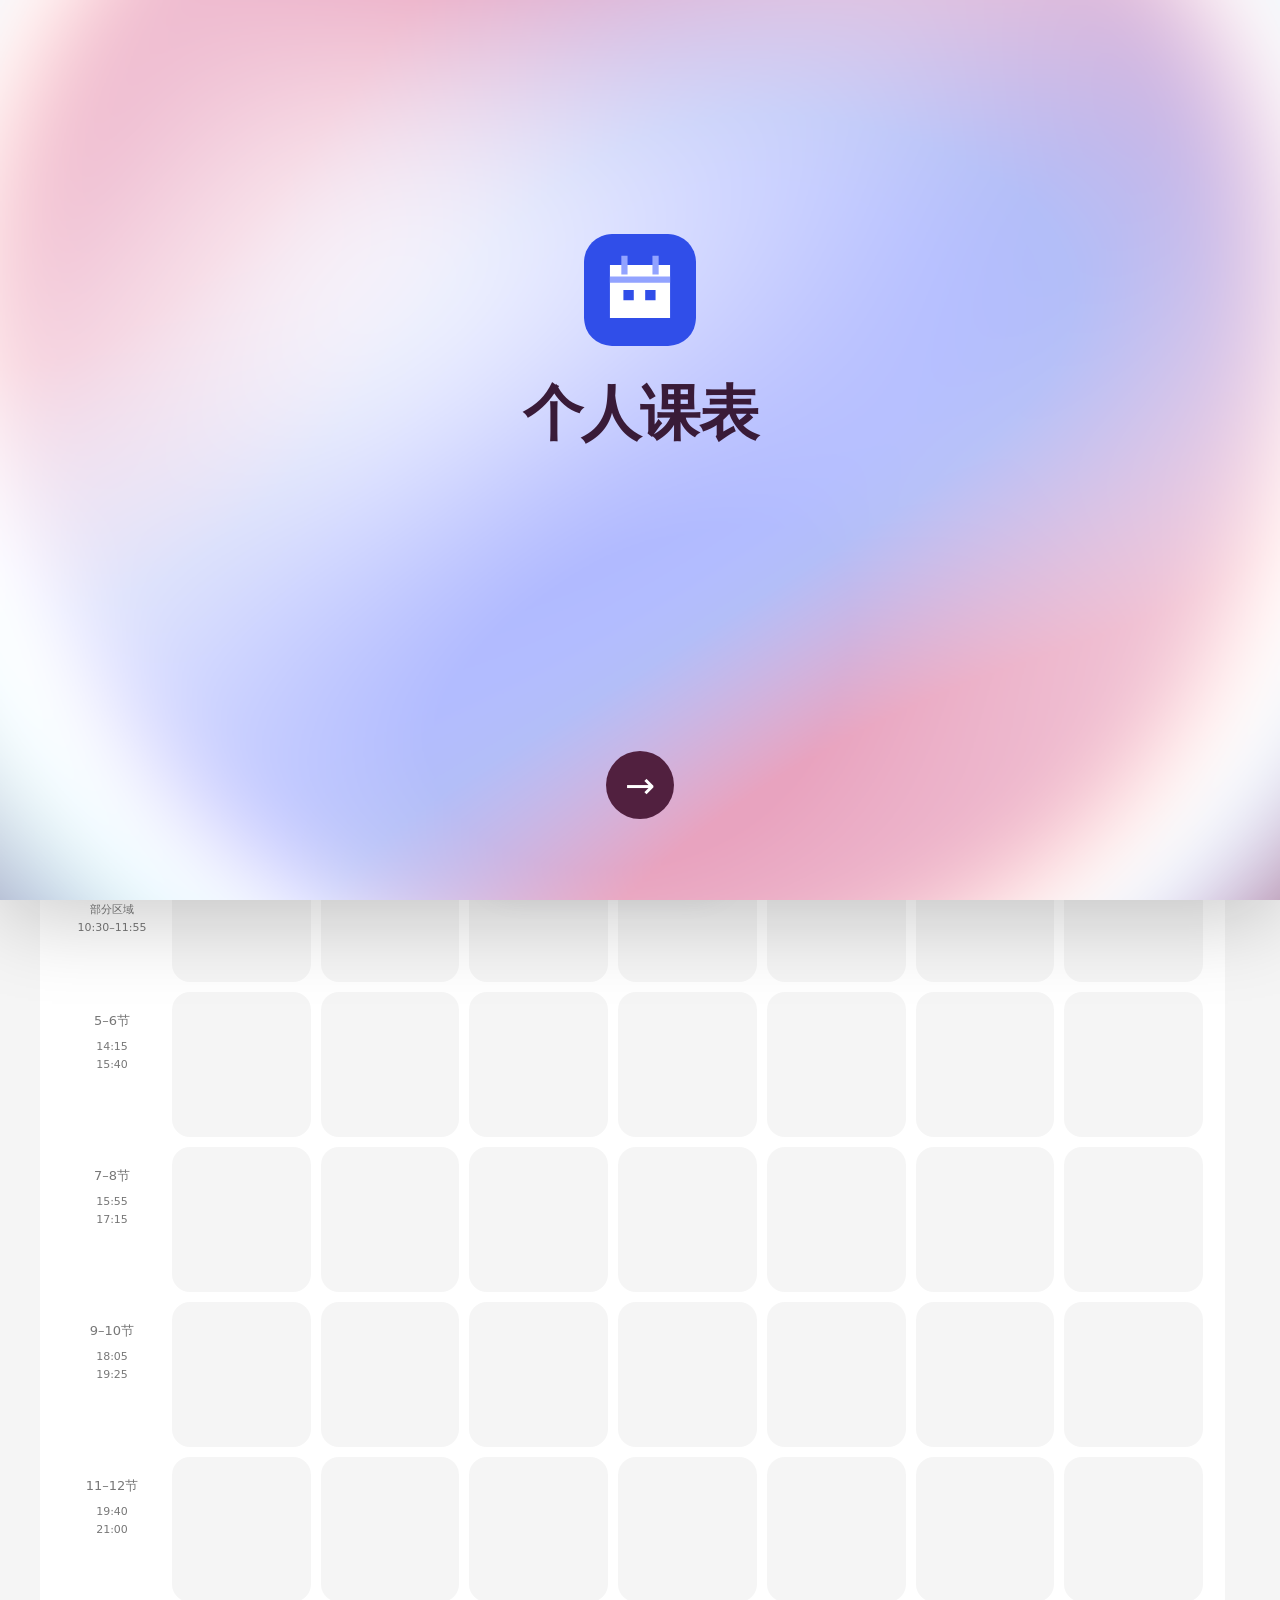
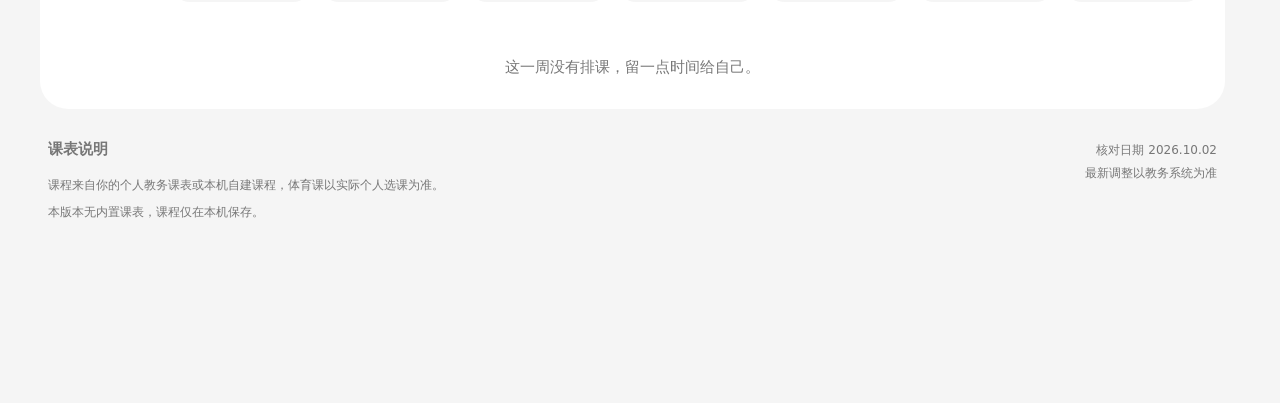
==== commit f29af512: "fix(web): refresh personal group summary script cache" ====
--- a/index.html
+++ b/index.html
@@ -1,7 +1,7 @@
 <!doctype html>
 
 
-<html lang="zh-CN"><head><meta charset="utf-8"><meta name="viewport" content="width=device-width,initial-scale=1,viewport-fit=cover"><title>个人课表</title><meta name="description" content="广东交通职业技术学院547个课表，2026—2027第一学期课表。"><link rel="icon" href="icon.svg"><link rel="stylesheet" href="style.css?v=3.1.17"><script src="school-data.js" defer></script><script src="jw-parser.js?v=3.2.3"></script><script src="jw-preload.js?v=3.2.3"></script><script src="app.js?v=3.1.17" defer></script><link rel="stylesheet" href="sync.css?v=3.1.17"><script src="sync.js?v=3.1.17" defer></script><link rel="stylesheet" href="jw-ui.css?v=3.2.3"><link rel="stylesheet" href="web-guide.css?v=3.3.0"></head>
+<html lang="zh-CN"><head><meta charset="utf-8"><meta name="viewport" content="width=device-width,initial-scale=1,viewport-fit=cover"><title>个人课表</title><meta name="description" content="广东交通职业技术学院547个课表，2026—2027第一学期课表。"><link rel="icon" href="icon.svg"><link rel="stylesheet" href="style.css?v=3.1.17"><script src="school-data.js" defer></script><script src="jw-parser.js?v=3.2.3"></script><script src="jw-preload.js?v=3.2.3"></script><script src="app.js?v=3.1.17" defer></script><link rel="stylesheet" href="sync.css?v=3.1.17"><script src="sync.js?v=3.3.0" defer></script><link rel="stylesheet" href="jw-ui.css?v=3.2.3"><link rel="stylesheet" href="web-guide.css?v=3.3.0"></head>
 
 
 <body><div id="topEdge" aria-hidden="true"></div><div id="topTitle" aria-hidden="true">个人课表</div><div id="pages"><main id="timetablePage" data-page="0"><header><div class="brand"><span class="logo" aria-hidden="true">▦</span><div><p class="eyebrow" id="campusTitle">广东交通职业技术学院 · 清远校区</p><h1>个人课表</h1><p class="sub"><span id="classTitle">我的课表</span> <span>2026—2027 · 第一学期</span></p></div></div><span class="term">秋季学期 / 2026</span></header>
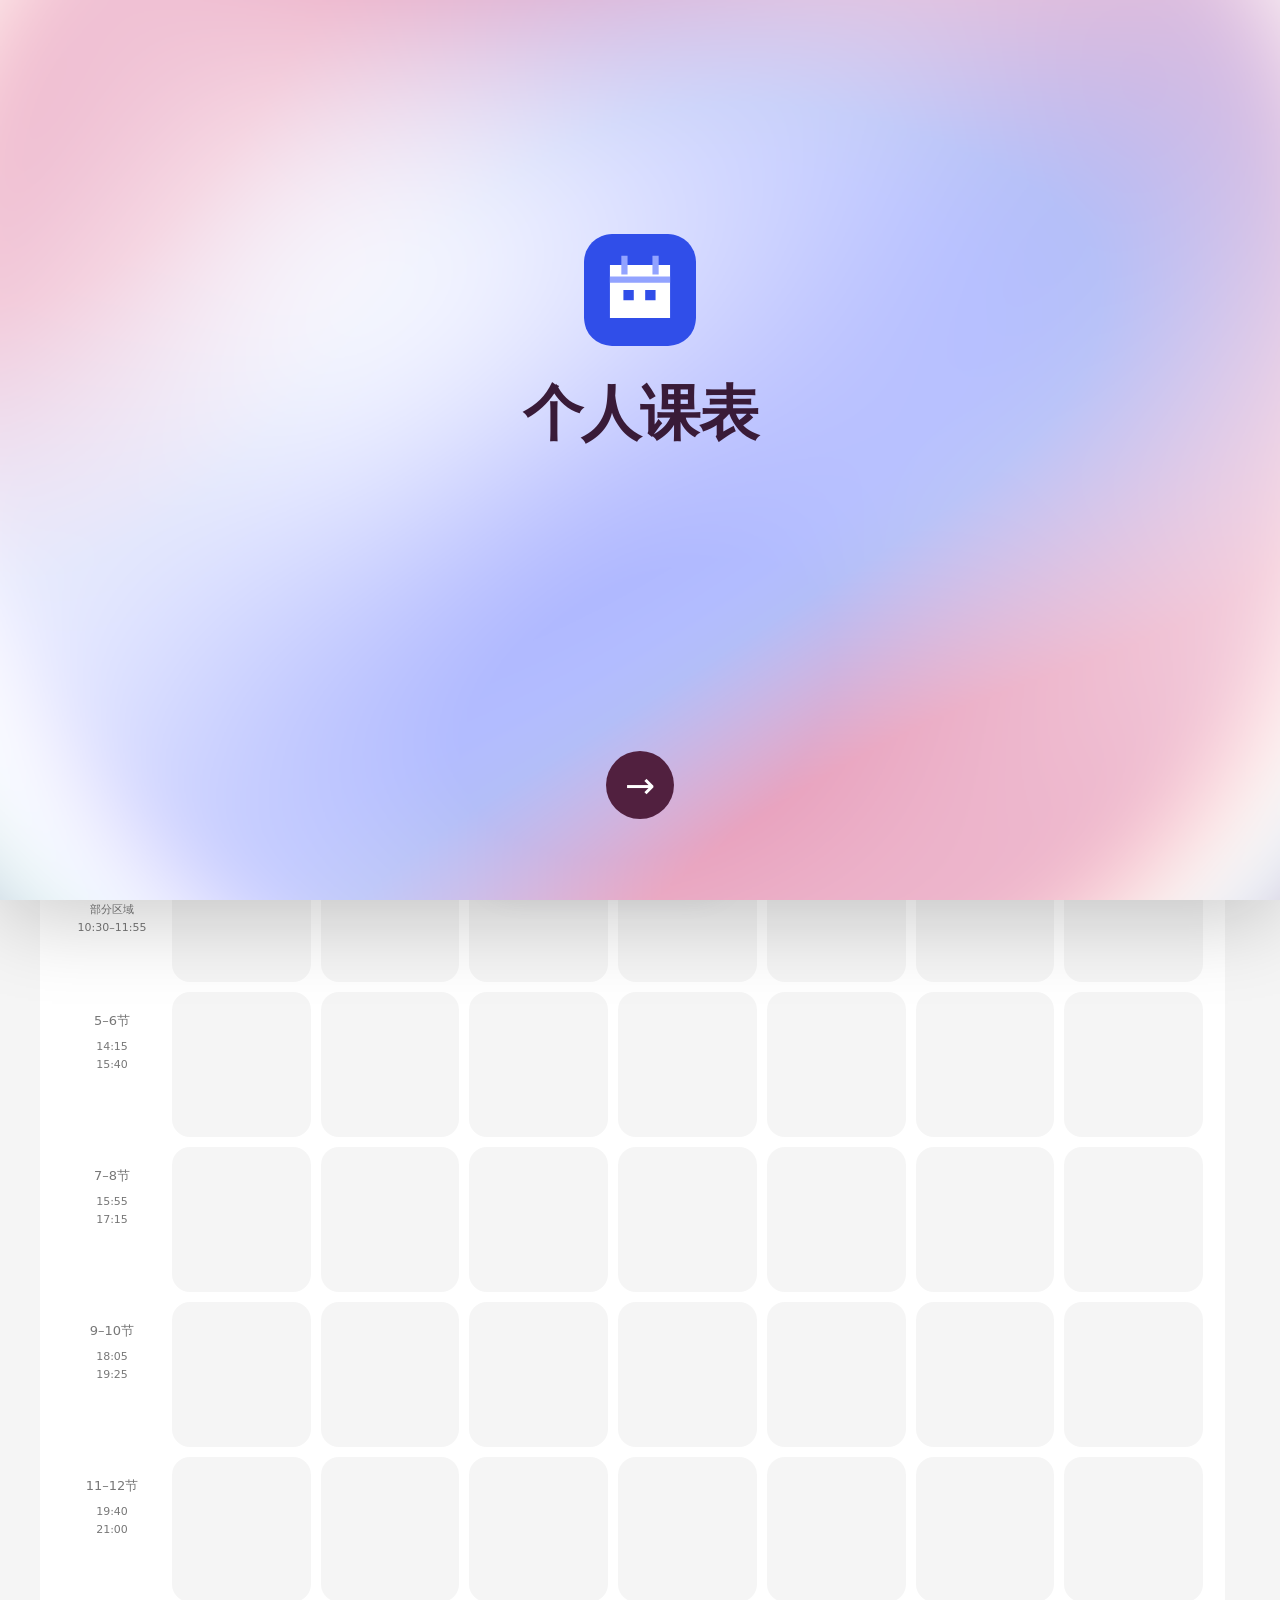
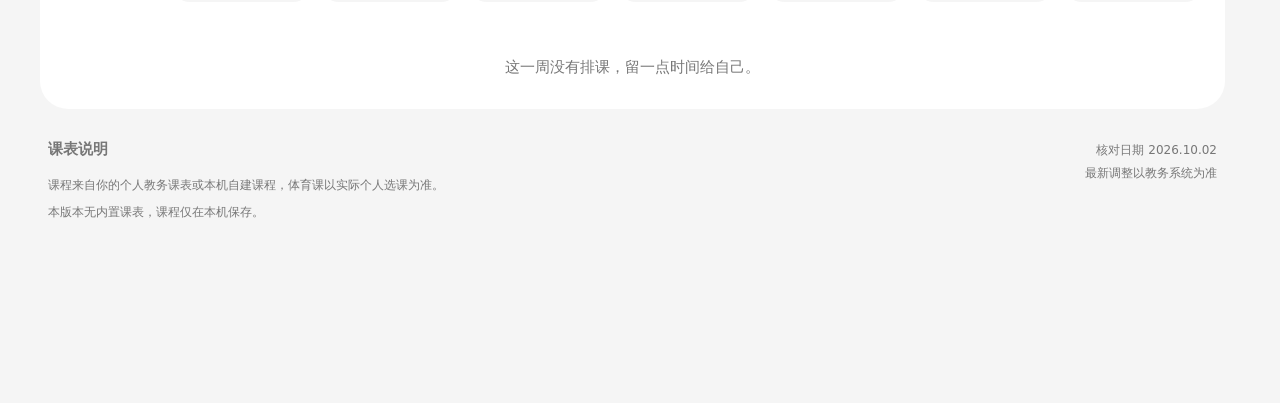
==== commit 51dcf390: "feat(web): simplify bookmark installation and direct schedule import" ====
--- a/index.html
+++ b/index.html
@@ -1,7 +1,7 @@
 <!doctype html>
 
 
-<html lang="zh-CN"><head><meta charset="utf-8"><meta name="viewport" content="width=device-width,initial-scale=1,viewport-fit=cover"><title>个人课表</title><meta name="description" content="广东交通职业技术学院547个课表，2026—2027第一学期课表。"><link rel="icon" href="icon.svg"><link rel="stylesheet" href="style.css?v=3.1.17"><script src="school-data.js" defer></script><script src="jw-parser.js?v=3.2.3"></script><script src="jw-preload.js?v=3.2.3"></script><script src="app.js?v=3.1.17" defer></script><link rel="stylesheet" href="sync.css?v=3.1.17"><script src="sync.js?v=3.3.0" defer></script><link rel="stylesheet" href="jw-ui.css?v=3.2.3"><link rel="stylesheet" href="web-guide.css?v=3.3.0"></head>
+<html lang="zh-CN"><head><meta charset="utf-8"><meta name="viewport" content="width=device-width,initial-scale=1,viewport-fit=cover"><title>个人课表</title><meta name="description" content="广东交通职业技术学院547个课表，2026—2027第一学期课表。"><link rel="icon" href="icon.svg"><link rel="stylesheet" href="style.css?v=3.1.17"><script src="school-data.js" defer></script><script src="jw-parser.js?v=3.2.3"></script><script src="jw-preload.js?v=3.2.3"></script><script src="app.js?v=3.1.17" defer></script><link rel="stylesheet" href="sync.css?v=3.1.17"><script src="sync.js?v=3.3.1" defer></script><link rel="stylesheet" href="jw-ui.css?v=3.2.3"><link rel="stylesheet" href="web-guide.css?v=3.3.1"></head>
 
 
 <body><div id="topEdge" aria-hidden="true"></div><div id="topTitle" aria-hidden="true">个人课表</div><div id="pages"><main id="timetablePage" data-page="0"><header><div class="brand"><span class="logo" aria-hidden="true">▦</span><div><p class="eyebrow" id="campusTitle">广东交通职业技术学院 · 清远校区</p><h1>个人课表</h1><p class="sub"><span id="classTitle">我的课表</span> <span>2026—2027 · 第一学期</span></p></div></div><span class="term">秋季学期 / 2026</span></header>
@@ -13,12 +13,12 @@
 <section class="schedule" aria-labelledby="weekTitle"><div class="toolbar"><div><p class="eyebrow">教学安排</p><h2 id="weekTitle"></h2><p id="range" class="muted"></p></div><div class="controls"><button id="prev" aria-label="上一周">‹</button><label class="sr-only" for="week">选择教学周</label><button id="weekTrigger" aria-haspopup="dialog" aria-controls="weekPicker" aria-label="选择教学周">第 5 周 ▾</button><select id="week" hidden></select><button id="next" aria-label="下一周">›</button><button id="current" class="current">返回本周</button></div></div><div class="view-controls" role="group" aria-label="课表视图"><button data-view="auto" aria-pressed="true">自动</button><button data-view="day" aria-pressed="false">日课表</button><button data-view="week" aria-pressed="false">周课表</button></div><p id="trainingNotice" class="notice" hidden>本周安排军训（含入学教育），具体时间以学校通知为准。</p><p id="semesterNotice" class="notice" hidden></p><nav id="days" class="days" aria-label="选择星期"></nav><div id="courseContent"><div class="grid-scroll"><div id="grid" class="grid"></div></div><div id="daily" class="daily"></div><p id="empty" class="empty" hidden>这一周没有排课，留一点时间给自己。</p></div></section>
 
 
-<footer><div id="scheduleNotes"><h3>课表说明</h3><p>请导入备份或自行添加课程。</p></div><p class="source">核对日期 2026.10.02<br>最新调整以教务系统为准</p></footer></main><main id="aboutPage" data-page="1" hidden inert><header><h1>关于</h1><button id="settingsOpen" class="icon-button" aria-label="打开设置"><svg viewBox="0 0 24 24"><path d="M12 2 21 7v10l-9 5-9-5V7z"/><circle cx="12" cy="12" r="4"/></svg></button></header><section class="about-hero"><img src="icon.svg" alt="个人课表应用图标" width="108" height="108"><h2>个人课表</h2><p>每一周，都有清晰的安排</p><p class="muted">网页版 3.3.0 · Miuix 风格</p></section><h3 class="section-label">项目</h3><section class="panel project-panel"><h2>广交个人课表</h2><p>不包含内置课表</p><p class="muted">2026—2027 · 第一学期</p><a class="link-row" href="https://github.com/baihuanxi552-design/GDCP-Class-Timetable" target="_blank" rel="noopener">GitHub 项目 <span>↗</span></a><hr><a class="link-row" href="https://baihuanxi552-design.github.io/GDCP-Class-Timetable/" target="_blank" rel="noopener">网页版课表 <span>↗</span></a></section><h3 class="section-label">下载</h3><section class="panel"><a class="link-row" href="https://github.com/baihuanxi552-design/GDCP-Class-Timetable/releases/download/android-v3.2.5/Class-Timetable-3.2.5.apk">下载安卓版 3.2.3 <span>⇩</span></a><p class="muted">无内置课表；使用正式签名，可覆盖安装 3.2.0 及更新的正式版本。</p></section><h3 class="section-label">适配与数据</h3><section class="panel"><p>手机默认日课表，电脑默认周课表；可手动切换。</p><p>课程与个人设置保存在本机浏览器，不自动连接教务系统。</p><p class="muted">核对日期 2026.10.02 · 最新调整以教务系统为准</p></section></main></div><nav id="dock" aria-label="页面导航"><div id="dockTabs" role="tablist" aria-label="课表和关于"><div id="capsule" aria-hidden="true"></div><button id="tab0" role="tab" aria-selected="true" aria-controls="timetablePage"><svg viewBox="0 0 24 24"><rect x="3" y="3" width="18" height="18" rx="3"/><path d="M10 3v18M6 7h1M6 11h1M6 15h1"/></svg><span>课表</span></button><button id="tab1" role="tab" aria-selected="false" aria-controls="aboutPage"><svg viewBox="0 0 24 24"><circle cx="12" cy="12" r="9"/><path d="M12 11v6M12 7v1"/></svg><span>关于</span></button></div><button id="addOpen" aria-label="添加课程">＋</button></nav><p id="toast" role="status" hidden></p>
+<footer><div id="scheduleNotes"><h3>课表说明</h3><p>请导入备份或自行添加课程。</p></div><p class="source">核对日期 2026.10.02<br>最新调整以教务系统为准</p></footer></main><main id="aboutPage" data-page="1" hidden inert><header><h1>关于</h1><button id="settingsOpen" class="icon-button" aria-label="打开设置"><svg viewBox="0 0 24 24"><path d="M12 2 21 7v10l-9 5-9-5V7z"/><circle cx="12" cy="12" r="4"/></svg></button></header><section class="about-hero"><img src="icon.svg" alt="个人课表应用图标" width="108" height="108"><h2>个人课表</h2><p>每一周，都有清晰的安排</p><p class="muted">网页版 3.3.1 · Miuix 风格</p></section><h3 class="section-label">项目</h3><section class="panel project-panel"><h2>广交个人课表</h2><p>不包含内置课表</p><p class="muted">2026—2027 · 第一学期</p><a class="link-row" href="https://github.com/baihuanxi552-design/GDCP-Class-Timetable" target="_blank" rel="noopener">GitHub 项目 <span>↗</span></a><hr><a class="link-row" href="https://baihuanxi552-design.github.io/GDCP-Class-Timetable/" target="_blank" rel="noopener">网页版课表 <span>↗</span></a></section><h3 class="section-label">下载</h3><section class="panel"><a class="link-row" href="https://github.com/baihuanxi552-design/GDCP-Class-Timetable/releases/download/android-v3.2.5/Class-Timetable-3.2.5.apk">下载安卓版 3.2.3 <span>⇩</span></a><p class="muted">无内置课表；使用正式签名，可覆盖安装 3.2.0 及更新的正式版本。</p></section><h3 class="section-label">适配与数据</h3><section class="panel"><p>手机默认日课表，电脑默认周课表；可手动切换。</p><p>课程与个人设置保存在本机浏览器，不自动连接教务系统。</p><p class="muted">核对日期 2026.10.02 · 最新调整以教务系统为准</p></section></main></div><nav id="dock" aria-label="页面导航"><div id="dockTabs" role="tablist" aria-label="课表和关于"><div id="capsule" aria-hidden="true"></div><button id="tab0" role="tab" aria-selected="true" aria-controls="timetablePage"><svg viewBox="0 0 24 24"><rect x="3" y="3" width="18" height="18" rx="3"/><path d="M10 3v18M6 7h1M6 11h1M6 15h1"/></svg><span>课表</span></button><button id="tab1" role="tab" aria-selected="false" aria-controls="aboutPage"><svg viewBox="0 0 24 24"><circle cx="12" cy="12" r="9"/><path d="M12 11v6M12 7v1"/></svg><span>关于</span></button></div><button id="addOpen" aria-label="添加课程">＋</button></nav><p id="toast" role="status" hidden></p>
 
 
 <dialog id="detail" aria-labelledby="detailName"><button id="close" class="close" aria-label="关闭课程详情">×</button><p class="eyebrow">课程详情</p><h2 id="detailName"></h2><dl id="detailBody"></dl><p id="sportsNote" class="notice" hidden>分组选课以个人课表为准。</p></dialog><dialog id="weekPicker" aria-labelledby="weekPickerTitle"><button id="weekClose" class="close" aria-label="关闭教学周选择">×</button><h2 id="weekPickerTitle">选择教学周</h2><p class="muted">2026—2027 · 第一学期</p><div id="weekOptions" class="week-options"></div></dialog><dialog id="classPicker" aria-labelledby="classPickerTitle"><button id="classClose" class="close" aria-label="关闭课表设置">×</button><h2 id="classPickerTitle" tabindex="-1">设置你的课表</h2><p id="setupIntro" class="muted">只需设置一次，之后打开会自动读取。你可以随时更改。</p><section class="setup-step"><h3>1 · 选择课表</h3><label for="classSearch" class="muted">搜索年级、专业或课表名称</label><input id="classSearch" type="search" placeholder="搜索已导入的课表" autocomplete="off"><p id="classCount" class="muted" aria-live="polite"></p><div id="classOptions" class="class-options" role="radiogroup" aria-label="课表选项"></div><p id="draftClassText" class="draft-summary" aria-live="polite">请选择课表</p></section><fieldset class="setup-step campus-options"><legend>2 · 选择所在校区</legend><div class="campus-grid"><label><input type="radio" name="setupCampus" value="0"><span>清远校区</span></label><label><input type="radio" name="setupCampus" value="1"><span>天河校区</span></label><label><input type="radio" name="setupCampus" value="2"><span>花都校区</span></label><label><input type="radio" name="setupCampus" value="3"><span>国际校区</span></label></div></fieldset><section id="groupOptions" class="setup-step"></section><p class="muted">作息按校区和教学区域计算，分组选课以个人教务课表为准。</p><p id="storageNotice" class="notice" hidden></p><div class="setup-actions"><button id="setupConfirm" disabled>保存并查看课表</button><button id="setupCancel" hidden>取消</button></div></dialog><dialog id="settingsPage" class="route-dialog" aria-labelledby="settingsTitle"><div class="route-heading"><button class="icon-button route-back" aria-label="返回关于">←</button><h2 id="settingsTitle">设置</h2></div><section class="class-settings selection-summary" aria-label="当前课表"><div class="summary-header"><p class="eyebrow">当前课表</p><button id="classTrigger" class="change-link" aria-haspopup="dialog" aria-controls="classPicker" aria-label="更改课表和校区">更改</button></div><dl class="selection-values"><dt>课表</dt><dd id="selectedClassText"></dd><dt>校区</dt><dd id="selectedCampusText"></dd></dl></section><h3 class="section-label">教务系统</h3><section class="panel backup-panel"><button id="jwOpen" class="action-row">登录教务系统／导入个人课表<span>›</span></button><button id="jwUseClass" class="action-row">使用个人课表<span>›</span></button><p id="jwStatus" class="muted"></p></section><h3 class="section-label">备份</h3><section class="panel backup-panel"><button id="exportBackup" class="action-row"><span>⇩</span>保存到本地<span>›</span></button><hr><button id="importBackup" class="action-row"><span>↶</span>从本地导入<span>›</span></button><input id="backupFile" type="file" accept=".json,application/json" hidden></section><p class="muted">与安卓端共用备份格式。导入将替换当前课表、分组选课和自建课程；导入前请先备份。</p><h3 class="section-label">自建课程</h3><section id="customList" class="panel"></section></dialog>
 
 
-<dialog id="addPage" class="route-dialog" aria-labelledby="addTitle"><div class="route-heading"><button class="icon-button route-back" aria-label="返回原页面">←</button><h2 id="addTitle">添加课程</h2></div><p class="muted">仅保存在本机，加入当前课表的课表。</p><form id="courseForm"><label>课程名称<input name="name" required maxlength="500" placeholder="例如：专业选修课"></label><div class="form-two"><label>教师<input name="teacher" maxlength="500" placeholder="选填"></label><label>教室<input name="room" maxlength="500" placeholder="选填"></label></div><div class="form-three"><label>星期<select name="day"></select></label><label>开始节次<select name="first"></select></label><label>结束节次<select name="last"></select></label></div><label>教学周<input name="weeks" required value="5-18" placeholder="例如：5-18 或 5,7,9-12"></label><p class="muted">同一时段已有课程时仍会保留，请核对是否冲突。</p><p id="courseError" class="form-error" role="alert"></p><button class="primary" type="submit">保存课程</button></form></dialog><script src="jw-web.js?v=3.3.0"></script><script src="guide-flow.js?v=3.3.0"></script><script src="web-guide.js?v=3.3.0"></script></body></html>
+<dialog id="addPage" class="route-dialog" aria-labelledby="addTitle"><div class="route-heading"><button class="icon-button route-back" aria-label="返回原页面">←</button><h2 id="addTitle">添加课程</h2></div><p class="muted">仅保存在本机，加入当前课表的课表。</p><form id="courseForm"><label>课程名称<input name="name" required maxlength="500" placeholder="例如：专业选修课"></label><div class="form-two"><label>教师<input name="teacher" maxlength="500" placeholder="选填"></label><label>教室<input name="room" maxlength="500" placeholder="选填"></label></div><div class="form-three"><label>星期<select name="day"></select></label><label>开始节次<select name="first"></select></label><label>结束节次<select name="last"></select></label></div><label>教学周<input name="weeks" required value="5-18" placeholder="例如：5-18 或 5,7,9-12"></label><p class="muted">同一时段已有课程时仍会保留，请核对是否冲突。</p><p id="courseError" class="form-error" role="alert"></p><button class="primary" type="submit">保存课程</button></form></dialog><script src="jw-web.js?v=3.3.1"></script><script src="guide-flow.js?v=3.3.1"></script><script src="web-guide.js?v=3.3.1"></script></body></html>
 
 
